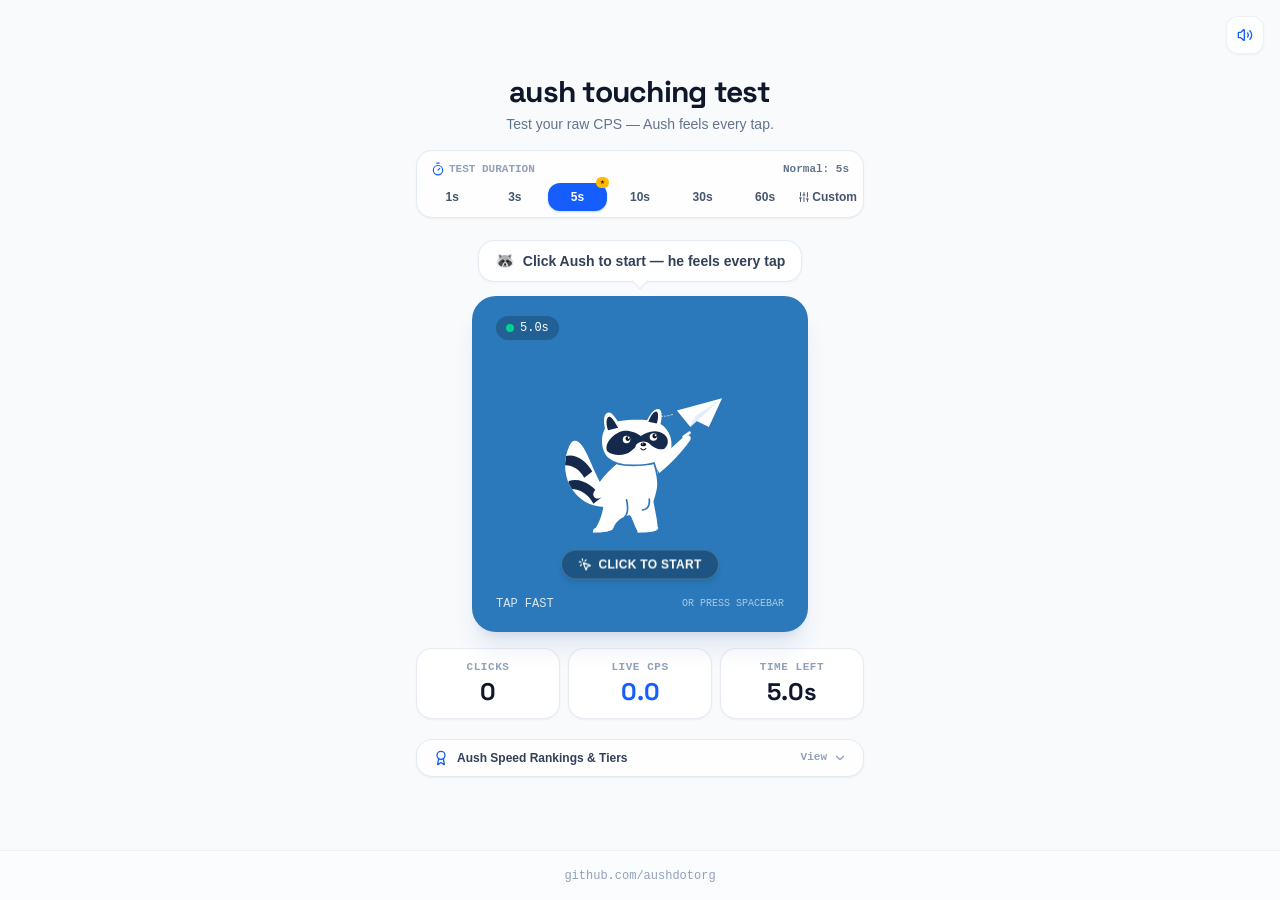
==== index.html @ 5d248fd7 "Add files via upload" ====
<!doctype html>
<html lang="en">
  <head>
    <meta charset="UTF-8" />
    <meta name="viewport" content="width=device-width, initial-scale=1.0" />
    <title>aush.org — aush touching test</title>
    <meta name="description" content="Test your raw clicks per second (CPS). Precision timing, live speed tiers, and deep tap telemetry." />
    <meta property="og:title" content="aush.org — aush touching test" />
    <meta property="og:description" content="Test your raw clicks per second (CPS). Precision timing, live speed tiers, and deep tap telemetry." />
    <meta property="og:type" content="website" />
    <meta name="twitter:card" content="summary_large_image" />
    <link rel="icon" type="image/svg+xml" href="/favicon.svg" />
    <link rel="preconnect" href="https://fonts.googleapis.com">
    <link rel="preconnect" href="https://fonts.gstatic.com" crossorigin>
    <link href="https://fonts.googleapis.com/css2?family=Plus+Jakarta+Sans:wght@400;500;600;700;800&family=Space+Grotesk:wght@500;700&display=swap" rel="stylesheet">
    <script type="module" crossorigin src="/assets/index-DlFuevty.js"></script>
    <link rel="stylesheet" crossorigin href="/assets/index-CNBS1ZCf.css">
  </head>
  <body>
    <div id="root"></div>
  </body>
</html>
---- assets/index-CNBS1ZCf.css ----
/*! tailwindcss v4.3.3 | MIT License | https://tailwindcss.com */
@layer properties{@supports (((-webkit-hyphens:none)) and (not (margin-trim:inline))) or ((-moz-orient:inline) and (not (color:rgb(from red r g b)))){*,:before,:after,::backdrop{--tw-translate-x:0;--tw-translate-y:0;--tw-translate-z:0;--tw-rotate-x:initial;--tw-rotate-y:initial;--tw-rotate-z:initial;--tw-skew-x:initial;--tw-skew-y:initial;--tw-space-y-reverse:0;--tw-border-style:solid;--tw-gradient-position:initial;--tw-gradient-from:#0000;--tw-gradient-via:#0000;--tw-gradient-to:#0000;--tw-gradient-stops:initial;--tw-gradient-via-stops:initial;--tw-gradient-from-position:0%;--tw-gradient-via-position:50%;--tw-gradient-to-position:100%;--tw-font-weight:initial;--tw-tracking:initial;--tw-shadow:0 0 #0000;--tw-shadow-color:initial;--tw-shadow-alpha:100%;--tw-inset-shadow:0 0 #0000;--tw-inset-shadow-color:initial;--tw-inset-shadow-alpha:100%;--tw-ring-color:initial;--tw-ring-shadow:0 0 #0000;--tw-inset-ring-color:initial;--tw-inset-ring-shadow:0 0 #0000;--tw-ring-inset:initial;--tw-ring-offset-width:0px;--tw-ring-offset-color:#fff;--tw-ring-offset-shadow:0 0 #0000;--tw-blur:initial;--tw-brightness:initial;--tw-contrast:initial;--tw-grayscale:initial;--tw-hue-rotate:initial;--tw-invert:initial;--tw-opacity:initial;--tw-saturate:initial;--tw-sepia:initial;--tw-drop-shadow:initial;--tw-drop-shadow-color:initial;--tw-drop-shadow-alpha:100%;--tw-drop-shadow-size:initial;--tw-backdrop-blur:initial;--tw-backdrop-brightness:initial;--tw-backdrop-contrast:initial;--tw-backdrop-grayscale:initial;--tw-backdrop-hue-rotate:initial;--tw-backdrop-invert:initial;--tw-backdrop-opacity:initial;--tw-backdrop-saturate:initial;--tw-backdrop-sepia:initial;--tw-duration:initial;--tw-ease:initial;--tw-scale-x:1;--tw-scale-y:1;--tw-scale-z:1}}}@layer theme{:root,:host{--font-sans:-apple-system, BlinkMacSystemFont, "Segoe UI", Roboto, "Helvetica Neue", "Noto Sans", Arial, sans-serif, "Apple Color Emoji", "Segoe UI Emoji", "Segoe UI Symbol", "Noto Color Emoji";--font-mono:ui-monospace, SFMono-Regular, Menlo, Monaco, Consolas, "Liberation Mono", "Courier New", monospace;--color-orange-400:oklch(75% .183 55.934);--color-orange-500:oklch(70.5% .213 47.604);--color-amber-50:oklch(98.7% .022 95.277);--color-amber-200:oklch(92.4% .12 95.746);--color-amber-300:oklch(87.9% .169 91.605);--color-amber-400:oklch(82.8% .189 84.429);--color-amber-500:oklch(76.9% .188 70.08);--color-amber-600:oklch(66.6% .179 58.318);--color-amber-700:oklch(55.5% .163 48.998);--color-amber-950:oklch(27.9% .077 45.635);--color-yellow-300:oklch(90.5% .182 98.111);--color-emerald-50:oklch(97.9% .021 166.113);--color-emerald-200:oklch(90.5% .093 164.15);--color-emerald-400:oklch(76.5% .177 163.223);--color-emerald-500:oklch(69.6% .17 162.48);--color-emerald-700:oklch(50.8% .118 165.612);--color-sky-200:oklch(90.1% .058 230.902);--color-sky-300:oklch(82.8% .111 230.318);--color-sky-400:oklch(74.6% .16 232.661);--color-blue-50:oklch(97% .014 254.604);--color-blue-100:oklch(93.2% .032 255.585);--color-blue-200:oklch(88.2% .059 254.128);--color-blue-400:oklch(70.7% .165 254.624);--color-blue-500:oklch(62.3% .214 259.815);--color-blue-600:oklch(54.6% .245 262.881);--color-blue-700:oklch(48.8% .243 264.376);--color-blue-900:oklch(37.9% .146 265.522);--color-indigo-50:oklch(96.2% .018 272.314);--color-indigo-200:oklch(87% .065 274.039);--color-indigo-700:oklch(45.7% .24 277.023);--color-purple-50:oklch(97.7% .014 308.299);--color-purple-200:oklch(90.2% .063 306.703);--color-purple-500:oklch(62.7% .265 303.9);--color-purple-700:oklch(49.6% .265 301.924);--color-rose-50:oklch(96.9% .015 12.422);--color-rose-200:oklch(89.2% .058 10.001);--color-rose-300:oklch(81% .117 11.638);--color-rose-400:oklch(71.2% .194 13.428);--color-rose-500:oklch(64.5% .246 16.439);--color-rose-600:oklch(58.6% .253 17.585);--color-rose-700:oklch(51.4% .222 16.935);--color-slate-50:oklch(98.4% .003 247.858);--color-slate-100:oklch(96.8% .007 247.896);--color-slate-200:oklch(92.9% .013 255.508);--color-slate-300:oklch(86.9% .022 252.894);--color-slate-400:oklch(70.4% .04 256.788);--color-slate-500:oklch(55.4% .046 257.417);--color-slate-600:oklch(44.6% .043 257.281);--color-slate-700:oklch(37.2% .044 257.287);--color-slate-800:oklch(27.9% .041 260.031);--color-slate-900:oklch(20.8% .042 265.755);--color-black:#000;--color-white:#fff;--spacing:.25rem;--container-xs:20rem;--container-sm:24rem;--container-md:28rem;--container-2xl:42rem;--text-xs:.75rem;--text-xs--line-height:calc(1 / .75);--text-sm:.875rem;--text-sm--line-height:calc(1.25 / .875);--text-base:1rem;--text-base--line-height:calc(1.5 / 1);--text-lg:1.125rem;--text-lg--line-height:calc(1.75 / 1.125);--text-xl:1.25rem;--text-xl--line-height:calc(1.75 / 1.25);--text-2xl:1.5rem;--text-2xl--line-height:calc(2 / 1.5);--text-3xl:1.875rem;--text-3xl--line-height:calc(2.25 / 1.875);--text-4xl:2.25rem;--text-4xl--line-height:calc(2.5 / 2.25);--text-5xl:3rem;--text-5xl--line-height:1;--font-weight-medium:500;--font-weight-semibold:600;--font-weight-bold:700;--font-weight-extrabold:800;--font-weight-black:900;--tracking-tight:-.025em;--tracking-wide:.025em;--tracking-wider:.05em;--radius-lg:.5rem;--radius-xl:.75rem;--radius-2xl:1rem;--radius-3xl:1.5rem;--drop-shadow-sm:0 1px 2px #00000026;--drop-shadow-md:0 3px 3px #0000001f;--ease-out:cubic-bezier(0, 0, .2, 1);--ease-in-out:cubic-bezier(.4, 0, .2, 1);--animate-pulse:pulse 2s cubic-bezier(.4, 0, .6, 1) infinite;--animate-bounce:bounce 1s infinite;--blur-xs:4px;--blur-sm:8px;--default-transition-duration:.15s;--default-transition-timing-function:cubic-bezier(.4, 0, .2, 1);--default-font-family:var(--font-sans);--default-mono-font-family:var(--font-mono)}}@layer base{*,:after,:before,::backdrop{box-sizing:border-box;border:0 solid;margin:0;padding:0}::file-selector-button{box-sizing:border-box;border:0 solid;margin:0;padding:0}html,:host{-webkit-text-size-adjust:100%;tab-size:4;line-height:1.5;font-family:var(--default-font-family,-apple-system, BlinkMacSystemFont, "Segoe UI", Roboto, "Helvetica Neue", "Noto Sans", Arial, sans-serif, "Apple Color Emoji", "Segoe UI Emoji", "Segoe UI Symbol", "Noto Color Emoji");font-feature-settings:var(--default-font-feature-settings,normal);font-variation-settings:var(--default-font-variation-settings,normal);-webkit-tap-highlight-color:transparent}hr{height:0;color:inherit;border-top-width:1px}abbr:where([title]){-webkit-text-decoration:underline dotted;text-decoration:underline dotted}h1,h2,h3,h4,h5,h6{font-size:inherit;font-weight:inherit}a{color:inherit;-webkit-text-decoration:inherit;-webkit-text-decoration:inherit;-webkit-text-decoration:inherit;-webkit-text-decoration:inherit;text-decoration:inherit}b,strong{font-weight:bolder}code,kbd,samp,pre{font-family:var(--default-mono-font-family,ui-monospace, SFMono-Regular, Menlo, Monaco, Consolas, "Liberation Mono", "Courier New", monospace);font-feature-settings:var(--default-mono-font-feature-settings,normal);font-variation-settings:var(--default-mono-font-variation-settings,normal);font-size:1em}small{font-size:80%}sub,sup{vertical-align:baseline;font-size:75%;line-height:0;position:relative}sub{bottom:-.25em}sup{top:-.5em}table{text-indent:0;border-color:inherit;border-collapse:collapse}:-moz-focusring:where(:not(iframe)){outline:auto}progress{vertical-align:baseline}summary{display:list-item}ol,ul,menu{list-style:none}img,svg,video,canvas,audio,iframe,embed,object{vertical-align:middle;display:block}img,video{max-width:100%;height:auto}button,input,select,optgroup,textarea{font:inherit;font-feature-settings:inherit;font-variation-settings:inherit;letter-spacing:inherit;color:inherit;opacity:1;background-color:#0000;border-radius:0}::file-selector-button{font:inherit;font-feature-settings:inherit;font-variation-settings:inherit;letter-spacing:inherit;color:inherit;opacity:1;background-color:#0000;border-radius:0}:where(select:is([multiple],[size])) optgroup{font-weight:bolder}:where(select:is([multiple],[size])) optgroup option{padding-inline-start:20px}::file-selector-button{margin-inline-end:4px}::placeholder{opacity:1}@supports (not ((-webkit-appearance:-apple-pay-button))) or (contain-intrinsic-size:1px){::placeholder{color:currentColor}@supports (color:color-mix(in lab, red, red)){::placeholder{color:color-mix(in oklab, currentcolor 50%, transparent)}}}textarea{resize:vertical}::-webkit-search-decoration{-webkit-appearance:none}::-webkit-date-and-time-value{min-height:1lh;text-align:inherit}::-webkit-datetime-edit{display:inline-flex}::-webkit-datetime-edit-fields-wrapper{padding:0}::-webkit-datetime-edit{padding-block:0}::-webkit-datetime-edit-year-field{padding-block:0}::-webkit-datetime-edit-month-field{padding-block:0}::-webkit-datetime-edit-day-field{padding-block:0}::-webkit-datetime-edit-hour-field{padding-block:0}::-webkit-datetime-edit-minute-field{padding-block:0}::-webkit-datetime-edit-second-field{padding-block:0}::-webkit-datetime-edit-millisecond-field{padding-block:0}::-webkit-datetime-edit-meridiem-field{padding-block:0}::-webkit-calendar-picker-indicator{line-height:1}:-moz-ui-invalid{box-shadow:none}button,input:where([type=button],[type=reset],[type=submit]){appearance:button}::file-selector-button{appearance:button}::-webkit-inner-spin-button{height:auto}::-webkit-outer-spin-button{height:auto}[hidden]:where(:not([hidden=until-found])){display:none!important}body{color:#0f172a;background-color:#f8fafc;font-family:Plus Jakarta Sans,system-ui,-apple-system,BlinkMacSystemFont,Segoe UI,Roboto,sans-serif;overflow-x:hidden}h1,h2,h3,.font-display{font-family:Space Grotesk,Plus Jakarta Sans,sans-serif}}@layer components;@layer utilities{.pointer-events-none{pointer-events:none}.absolute{position:absolute}.fixed{position:fixed}.relative{position:relative}.inset-0{inset:0}.-top-1\.5{top:calc(var(--spacing) * -1.5)}.-top-3{top:calc(var(--spacing) * -3)}.top-1\/2{top:50%}.top-4{top:calc(var(--spacing) * 4)}.-right-0\.5{right:calc(var(--spacing) * -.5)}.right-4{right:calc(var(--spacing) * 4)}.-bottom-1\.5{bottom:calc(var(--spacing) * -1.5)}.-left-12{left:calc(var(--spacing) * -12)}.left-1\/2{left:50%}.z-0{z-index:0}.z-10{z-index:10}.z-20{z-index:20}.z-30{z-index:30}.mx-auto{margin-inline:auto}.my-1{margin-block:var(--spacing)}.-mt-1{margin-top:calc(var(--spacing) * -1)}.mt-0\.5{margin-top:calc(var(--spacing) * .5)}.mt-1{margin-top:var(--spacing)}.mt-2{margin-top:calc(var(--spacing) * 2)}.mt-3{margin-top:calc(var(--spacing) * 3)}.mt-4{margin-top:calc(var(--spacing) * 4)}.mt-5{margin-top:calc(var(--spacing) * 5)}.mr-2{margin-right:calc(var(--spacing) * 2)}.mb-1{margin-bottom:var(--spacing)}.mb-1\.5{margin-bottom:calc(var(--spacing) * 1.5)}.mb-3{margin-bottom:calc(var(--spacing) * 3)}.mb-4{margin-bottom:calc(var(--spacing) * 4)}.mb-5{margin-bottom:calc(var(--spacing) * 5)}.flex{display:flex}.grid{display:grid}.hidden{display:none}.inline-flex{display:inline-flex}.h-1\.5{height:calc(var(--spacing) * 1.5)}.h-2{height:calc(var(--spacing) * 2)}.h-3{height:calc(var(--spacing) * 3)}.h-3\.5{height:calc(var(--spacing) * 3.5)}.h-4{height:calc(var(--spacing) * 4)}.h-9{height:calc(var(--spacing) * 9)}.h-12{height:calc(var(--spacing) * 12)}.h-28{height:calc(var(--spacing) * 28)}.h-72{height:calc(var(--spacing) * 72)}.h-full{height:100%}.min-h-\[46px\]{min-height:46px}.min-h-screen{min-height:100vh}.w-1\.5{width:calc(var(--spacing) * 1.5)}.w-2{width:calc(var(--spacing) * 2)}.w-3{width:calc(var(--spacing) * 3)}.w-3\.5{width:calc(var(--spacing) * 3.5)}.w-4{width:calc(var(--spacing) * 4)}.w-12{width:calc(var(--spacing) * 12)}.w-16{width:calc(var(--spacing) * 16)}.w-28{width:calc(var(--spacing) * 28)}.w-72{width:calc(var(--spacing) * 72)}.w-full{width:100%}.max-w-2xl{max-width:var(--container-2xl)}.max-w-md{max-width:var(--container-md)}.max-w-sm{max-width:var(--container-sm)}.max-w-xs{max-width:var(--container-xs)}.min-w-0{min-width:0}.flex-1{flex:1}.shrink-0{flex-shrink:0}.-translate-x-1\/2{--tw-translate-x:calc(calc(1 / 2 * 100%) * -1);translate:var(--tw-translate-x) var(--tw-translate-y)}.-translate-y-1\/2{--tw-translate-y:calc(calc(1 / 2 * 100%) * -1);translate:var(--tw-translate-x) var(--tw-translate-y)}.translate-y-0\.5{--tw-translate-y:calc(var(--spacing) * .5);translate:var(--tw-translate-x) var(--tw-translate-y)}.scale-\[0\.95\]{scale:.95}.scale-\[0\.96\]{scale:.96}.rotate-45{rotate:45deg}.transform{transform:var(--tw-rotate-x,) var(--tw-rotate-y,) var(--tw-rotate-z,) var(--tw-skew-x,) var(--tw-skew-y,)}.animate-bounce{animation:var(--animate-bounce)}.animate-pulse{animation:var(--animate-pulse)}.cursor-pointer{cursor:pointer}.touch-manipulation{touch-action:manipulation}.grid-cols-1{grid-template-columns:repeat(1,minmax(0,1fr))}.grid-cols-2{grid-template-columns:repeat(2,minmax(0,1fr))}.grid-cols-3{grid-template-columns:repeat(3,minmax(0,1fr))}.grid-cols-4{grid-template-columns:repeat(4,minmax(0,1fr))}.grid-cols-7{grid-template-columns:repeat(7,minmax(0,1fr))}.flex-col{flex-direction:column}.items-baseline{align-items:baseline}.items-center{align-items:center}.justify-between{justify-content:space-between}.justify-center{justify-content:center}.justify-end{justify-content:flex-end}.gap-0\.5{gap:calc(var(--spacing) * .5)}.gap-1{gap:var(--spacing)}.gap-1\.5{gap:calc(var(--spacing) * 1.5)}.gap-2{gap:calc(var(--spacing) * 2)}.gap-2\.5{gap:calc(var(--spacing) * 2.5)}:where(.space-y-2>:not(:last-child)){--tw-space-y-reverse:0;margin-block-start:calc(calc(var(--spacing) * 2) * var(--tw-space-y-reverse));margin-block-end:calc(calc(var(--spacing) * 2) * calc(1 - var(--tw-space-y-reverse)))}:where(.space-y-3>:not(:last-child)){--tw-space-y-reverse:0;margin-block-start:calc(calc(var(--spacing) * 3) * var(--tw-space-y-reverse));margin-block-end:calc(calc(var(--spacing) * 3) * calc(1 - var(--tw-space-y-reverse)))}.truncate{text-overflow:ellipsis;white-space:nowrap;overflow:hidden}.overflow-hidden{overflow:hidden}.overflow-visible{overflow:visible}.overflow-x-hidden{overflow-x:hidden}.rounded{border-radius:.25rem}.rounded-2xl{border-radius:var(--radius-2xl)}.rounded-3xl{border-radius:var(--radius-3xl)}.rounded-full{border-radius:2147483647px}.rounded-lg{border-radius:var(--radius-lg)}.rounded-xl{border-radius:var(--radius-xl)}.border{border-style:var(--tw-border-style);border-width:1px}.border-2{border-style:var(--tw-border-style);border-width:2px}.border-t{border-top-style:var(--tw-border-style);border-top-width:1px}.border-r{border-right-style:var(--tw-border-style);border-right-width:1px}.border-b{border-bottom-style:var(--tw-border-style);border-bottom-width:1px}.border-amber-200{border-color:var(--color-amber-200)}.border-blue-200{border-color:var(--color-blue-200)}.border-emerald-200{border-color:var(--color-emerald-200)}.border-indigo-200{border-color:var(--color-indigo-200)}.border-purple-200{border-color:var(--color-purple-200)}.border-rose-200{border-color:var(--color-rose-200)}.border-slate-100{border-color:var(--color-slate-100)}.border-slate-200{border-color:var(--color-slate-200)}.border-slate-200\/60{border-color:#e2e8f099}@supports (color:color-mix(in lab, red, red)){.border-slate-200\/60{border-color:color-mix(in oklab, var(--color-slate-200) 60%, transparent)}}.border-slate-200\/80{border-color:#e2e8f0cc}@supports (color:color-mix(in lab, red, red)){.border-slate-200\/80{border-color:color-mix(in oklab, var(--color-slate-200) 80%, transparent)}}.border-slate-200\/90{border-color:#e2e8f0e6}@supports (color:color-mix(in lab, red, red)){.border-slate-200\/90{border-color:color-mix(in oklab, var(--color-slate-200) 90%, transparent)}}.border-slate-300{border-color:var(--color-slate-300)}.border-slate-900{border-color:var(--color-slate-900)}.border-white\/20{border-color:#fff3}@supports (color:color-mix(in lab, red, red)){.border-white\/20{border-color:color-mix(in oklab, var(--color-white) 20%, transparent)}}.bg-\[\#2B79BA\]{background-color:#2b79ba}.bg-\[\#F8FAFC\]{background-color:#f8fafc}.bg-amber-50{background-color:var(--color-amber-50)}.bg-amber-400{background-color:var(--color-amber-400)}.bg-amber-500{background-color:var(--color-amber-500)}.bg-black\/20{background-color:#0003}@supports (color:color-mix(in lab, red, red)){.bg-black\/20{background-color:color-mix(in oklab, var(--color-black) 20%, transparent)}}.bg-black\/25{background-color:#00000040}@supports (color:color-mix(in lab, red, red)){.bg-black\/25{background-color:color-mix(in oklab, var(--color-black) 25%, transparent)}}.bg-black\/30{background-color:#0000004d}@supports (color:color-mix(in lab, red, red)){.bg-black\/30{background-color:color-mix(in oklab, var(--color-black) 30%, transparent)}}.bg-blue-50{background-color:var(--color-blue-50)}.bg-blue-500{background-color:var(--color-blue-500)}.bg-blue-600{background-color:var(--color-blue-600)}.bg-emerald-50{background-color:var(--color-emerald-50)}.bg-emerald-400{background-color:var(--color-emerald-400)}.bg-emerald-500{background-color:var(--color-emerald-500)}.bg-indigo-50{background-color:var(--color-indigo-50)}.bg-purple-50{background-color:var(--color-purple-50)}.bg-rose-50{background-color:var(--color-rose-50)}.bg-rose-400{background-color:var(--color-rose-400)}.bg-rose-500{background-color:var(--color-rose-500)}.bg-slate-50{background-color:var(--color-slate-50)}.bg-slate-100{background-color:var(--color-slate-100)}.bg-slate-200{background-color:var(--color-slate-200)}.bg-slate-400{background-color:var(--color-slate-400)}.bg-slate-800{background-color:var(--color-slate-800)}.bg-slate-900{background-color:var(--color-slate-900)}.bg-white{background-color:var(--color-white)}.bg-white\/40{background-color:#fff6}@supports (color:color-mix(in lab, red, red)){.bg-white\/40{background-color:color-mix(in oklab, var(--color-white) 40%, transparent)}}.bg-white\/70{background-color:#ffffffb3}@supports (color:color-mix(in lab, red, red)){.bg-white\/70{background-color:color-mix(in oklab, var(--color-white) 70%, transparent)}}.bg-white\/80{background-color:#fffc}@supports (color:color-mix(in lab, red, red)){.bg-white\/80{background-color:color-mix(in oklab, var(--color-white) 80%, transparent)}}.bg-gradient-to-r{--tw-gradient-position:to right in oklab;background-image:linear-gradient(var(--tw-gradient-stops))}.bg-gradient-to-tr{--tw-gradient-position:to top right in oklab;background-image:linear-gradient(var(--tw-gradient-stops))}.bg-radial{--tw-gradient-position:in oklab;background-image:radial-gradient(var(--tw-gradient-stops))}.from-amber-500{--tw-gradient-from:var(--color-amber-500);--tw-gradient-stops:var(--tw-gradient-via-stops,var(--tw-gradient-position), var(--tw-gradient-from) var(--tw-gradient-from-position), var(--tw-gradient-to) var(--tw-gradient-to-position))}.from-amber-500\/20{--tw-gradient-from:#f99c0033}@supports (color:color-mix(in lab, red, red)){.from-amber-500\/20{--tw-gradient-from:color-mix(in oklab, var(--color-amber-500) 20%, transparent)}}.from-amber-500\/20{--tw-gradient-stops:var(--tw-gradient-via-stops,var(--tw-gradient-position), var(--tw-gradient-from) var(--tw-gradient-from-position), var(--tw-gradient-to) var(--tw-gradient-to-position))}.from-rose-500\/25{--tw-gradient-from:#ff235740}@supports (color:color-mix(in lab, red, red)){.from-rose-500\/25{--tw-gradient-from:color-mix(in oklab, var(--color-rose-500) 25%, transparent)}}.from-rose-500\/25{--tw-gradient-stops:var(--tw-gradient-via-stops,var(--tw-gradient-position), var(--tw-gradient-from) var(--tw-gradient-from-position), var(--tw-gradient-to) var(--tw-gradient-to-position))}.from-white\/10{--tw-gradient-from:#ffffff1a}@supports (color:color-mix(in lab, red, red)){.from-white\/10{--tw-gradient-from:color-mix(in oklab, var(--color-white) 10%, transparent)}}.from-white\/10{--tw-gradient-stops:var(--tw-gradient-via-stops,var(--tw-gradient-position), var(--tw-gradient-from) var(--tw-gradient-from-position), var(--tw-gradient-to) var(--tw-gradient-to-position))}.via-orange-400\/10{--tw-gradient-via:#ff8b1a1a}@supports (color:color-mix(in lab, red, red)){.via-orange-400\/10{--tw-gradient-via:color-mix(in oklab, var(--color-orange-400) 10%, transparent)}}.via-orange-400\/10{--tw-gradient-via-stops:var(--tw-gradient-position), var(--tw-gradient-from) var(--tw-gradient-from-position), var(--tw-gradient-via) var(--tw-gradient-via-position), var(--tw-gradient-to) var(--tw-gradient-to-position);--tw-gradient-stops:var(--tw-gradient-via-stops)}.via-purple-500\/15{--tw-gradient-via:#ac4bff26}@supports (color:color-mix(in lab, red, red)){.via-purple-500\/15{--tw-gradient-via:color-mix(in oklab, var(--color-purple-500) 15%, transparent)}}.via-purple-500\/15{--tw-gradient-via-stops:var(--tw-gradient-position), var(--tw-gradient-from) var(--tw-gradient-from-position), var(--tw-gradient-via) var(--tw-gradient-via-position), var(--tw-gradient-to) var(--tw-gradient-to-position);--tw-gradient-stops:var(--tw-gradient-via-stops)}.to-orange-500{--tw-gradient-to:var(--color-orange-500);--tw-gradient-stops:var(--tw-gradient-via-stops,var(--tw-gradient-position), var(--tw-gradient-from) var(--tw-gradient-from-position), var(--tw-gradient-to) var(--tw-gradient-to-position))}.to-transparent{--tw-gradient-to:transparent;--tw-gradient-stops:var(--tw-gradient-via-stops,var(--tw-gradient-position), var(--tw-gradient-from) var(--tw-gradient-from-position), var(--tw-gradient-to) var(--tw-gradient-to-position))}.p-1\.5{padding:calc(var(--spacing) * 1.5)}.p-2{padding:calc(var(--spacing) * 2)}.p-2\.5{padding:calc(var(--spacing) * 2.5)}.p-3{padding:calc(var(--spacing) * 3)}.p-3\.5{padding:calc(var(--spacing) * 3.5)}.p-4{padding:calc(var(--spacing) * 4)}.p-5{padding:calc(var(--spacing) * 5)}.px-1{padding-inline:var(--spacing)}.px-1\.5{padding-inline:calc(var(--spacing) * 1.5)}.px-2{padding-inline:calc(var(--spacing) * 2)}.px-2\.5{padding-inline:calc(var(--spacing) * 2.5)}.px-3{padding-inline:calc(var(--spacing) * 3)}.px-3\.5{padding-inline:calc(var(--spacing) * 3.5)}.px-4{padding-inline:calc(var(--spacing) * 4)}.py-0\.5{padding-block:calc(var(--spacing) * .5)}.py-1{padding-block:var(--spacing)}.py-1\.5{padding-block:calc(var(--spacing) * 1.5)}.py-2{padding-block:calc(var(--spacing) * 2)}.py-2\.5{padding-block:calc(var(--spacing) * 2.5)}.py-3{padding-block:calc(var(--spacing) * 3)}.py-4{padding-block:calc(var(--spacing) * 4)}.pt-1{padding-top:var(--spacing)}.pt-2{padding-top:calc(var(--spacing) * 2)}.pt-3{padding-top:calc(var(--spacing) * 3)}.pb-1{padding-bottom:var(--spacing)}.pb-1\.5{padding-bottom:calc(var(--spacing) * 1.5)}.pb-2{padding-bottom:calc(var(--spacing) * 2)}.pb-3{padding-bottom:calc(var(--spacing) * 3)}.text-center{text-align:center}.text-left{text-align:left}.text-right{text-align:right}.font-mono{font-family:var(--font-mono)}.font-sans{font-family:var(--font-sans)}.text-2xl{font-size:var(--text-2xl);line-height:var(--tw-leading,var(--text-2xl--line-height))}.text-4xl{font-size:var(--text-4xl);line-height:var(--tw-leading,var(--text-4xl--line-height))}.text-base{font-size:var(--text-base);line-height:var(--tw-leading,var(--text-base--line-height))}.text-lg{font-size:var(--text-lg);line-height:var(--tw-leading,var(--text-lg--line-height))}.text-sm{font-size:var(--text-sm);line-height:var(--tw-leading,var(--text-sm--line-height))}.text-xl{font-size:var(--text-xl);line-height:var(--tw-leading,var(--text-xl--line-height))}.text-xs{font-size:var(--text-xs);line-height:var(--tw-leading,var(--text-xs--line-height))}.text-\[8px\]{font-size:8px}.text-\[9px\]{font-size:9px}.text-\[10px\]{font-size:10px}.text-\[11px\]{font-size:11px}.font-black{--tw-font-weight:var(--font-weight-black);font-weight:var(--font-weight-black)}.font-bold{--tw-font-weight:var(--font-weight-bold);font-weight:var(--font-weight-bold)}.font-extrabold{--tw-font-weight:var(--font-weight-extrabold);font-weight:var(--font-weight-extrabold)}.font-medium{--tw-font-weight:var(--font-weight-medium);font-weight:var(--font-weight-medium)}.font-semibold{--tw-font-weight:var(--font-weight-semibold);font-weight:var(--font-weight-semibold)}.tracking-tight{--tw-tracking:var(--tracking-tight);letter-spacing:var(--tracking-tight)}.tracking-wide{--tw-tracking:var(--tracking-wide);letter-spacing:var(--tracking-wide)}.tracking-wider{--tw-tracking:var(--tracking-wider);letter-spacing:var(--tracking-wider)}.text-amber-300{color:var(--color-amber-300)}.text-amber-500{color:var(--color-amber-500)}.text-amber-600{color:var(--color-amber-600)}.text-amber-700{color:var(--color-amber-700)}.text-amber-950{color:var(--color-amber-950)}.text-blue-500{color:var(--color-blue-500)}.text-blue-600{color:var(--color-blue-600)}.text-blue-700{color:var(--color-blue-700)}.text-emerald-700{color:var(--color-emerald-700)}.text-indigo-700{color:var(--color-indigo-700)}.text-purple-500{color:var(--color-purple-500)}.text-purple-700{color:var(--color-purple-700)}.text-rose-300{color:var(--color-rose-300)}.text-rose-500{color:var(--color-rose-500)}.text-rose-600{color:var(--color-rose-600)}.text-rose-700{color:var(--color-rose-700)}.text-sky-200{color:var(--color-sky-200)}.text-sky-400{color:var(--color-sky-400)}.text-slate-400{color:var(--color-slate-400)}.text-slate-500{color:var(--color-slate-500)}.text-slate-600{color:var(--color-slate-600)}.text-slate-700{color:var(--color-slate-700)}.text-slate-800{color:var(--color-slate-800)}.text-slate-900{color:var(--color-slate-900)}.text-white{color:var(--color-white)}.text-white\/60{color:#fff9}@supports (color:color-mix(in lab, red, red)){.text-white\/60{color:color-mix(in oklab, var(--color-white) 60%, transparent)}}.text-white\/80{color:#fffc}@supports (color:color-mix(in lab, red, red)){.text-white\/80{color:color-mix(in oklab, var(--color-white) 80%, transparent)}}.text-yellow-300{color:var(--color-yellow-300)}.lowercase{text-transform:lowercase}.uppercase{text-transform:uppercase}.italic{font-style:italic}.shadow-2xl{--tw-shadow:0 25px 50px -12px var(--tw-shadow-color,#00000040);box-shadow:var(--tw-inset-shadow), var(--tw-inset-ring-shadow), var(--tw-ring-offset-shadow), var(--tw-ring-shadow), var(--tw-shadow)}.shadow-lg{--tw-shadow:0 10px 15px -3px var(--tw-shadow-color,#0000001a), 0 4px 6px -4px var(--tw-shadow-color,#0000001a);box-shadow:var(--tw-inset-shadow), var(--tw-inset-ring-shadow), var(--tw-ring-offset-shadow), var(--tw-ring-shadow), var(--tw-shadow)}.shadow-md{--tw-shadow:0 4px 6px -1px var(--tw-shadow-color,#0000001a), 0 2px 4px -2px var(--tw-shadow-color,#0000001a);box-shadow:var(--tw-inset-shadow), var(--tw-inset-ring-shadow), var(--tw-ring-offset-shadow), var(--tw-ring-shadow), var(--tw-shadow)}.shadow-sm{--tw-shadow:0 1px 3px 0 var(--tw-shadow-color,#0000001a), 0 1px 2px -1px var(--tw-shadow-color,#0000001a);box-shadow:var(--tw-inset-shadow), var(--tw-inset-ring-shadow), var(--tw-ring-offset-shadow), var(--tw-ring-shadow), var(--tw-shadow)}.shadow-xl{--tw-shadow:0 20px 25px -5px var(--tw-shadow-color,#0000001a), 0 8px 10px -6px var(--tw-shadow-color,#0000001a);box-shadow:var(--tw-inset-shadow), var(--tw-inset-ring-shadow), var(--tw-ring-offset-shadow), var(--tw-ring-shadow), var(--tw-shadow)}.shadow-xs{--tw-shadow:0 1px 2px 0 var(--tw-shadow-color,#0000000d);box-shadow:var(--tw-inset-shadow), var(--tw-inset-ring-shadow), var(--tw-ring-offset-shadow), var(--tw-ring-shadow), var(--tw-shadow)}.ring{--tw-ring-shadow:var(--tw-ring-inset,) 0 0 0 calc(1px + var(--tw-ring-offset-width)) var(--tw-ring-color,currentcolor);box-shadow:var(--tw-inset-shadow), var(--tw-inset-ring-shadow), var(--tw-ring-offset-shadow), var(--tw-ring-shadow), var(--tw-shadow)}.ring-2{--tw-ring-shadow:var(--tw-ring-inset,) 0 0 0 calc(2px + var(--tw-ring-offset-width)) var(--tw-ring-color,currentcolor);box-shadow:var(--tw-inset-shadow), var(--tw-inset-ring-shadow), var(--tw-ring-offset-shadow), var(--tw-ring-shadow), var(--tw-shadow)}.ring-4{--tw-ring-shadow:var(--tw-ring-inset,) 0 0 0 calc(4px + var(--tw-ring-offset-width)) var(--tw-ring-color,currentcolor);box-shadow:var(--tw-inset-shadow), var(--tw-inset-ring-shadow), var(--tw-ring-offset-shadow), var(--tw-ring-shadow), var(--tw-shadow)}.shadow-amber-500\/40{--tw-shadow-color:#f99c0066}@supports (color:color-mix(in lab, red, red)){.shadow-amber-500\/40{--tw-shadow-color:color-mix(in oklab, color-mix(in oklab, var(--color-amber-500) 40%, transparent) var(--tw-shadow-alpha), transparent)}}.shadow-blue-500\/25{--tw-shadow-color:#3080ff40}@supports (color:color-mix(in lab, red, red)){.shadow-blue-500\/25{--tw-shadow-color:color-mix(in oklab, color-mix(in oklab, var(--color-blue-500) 25%, transparent) var(--tw-shadow-alpha), transparent)}}.shadow-blue-500\/30{--tw-shadow-color:#3080ff4d}@supports (color:color-mix(in lab, red, red)){.shadow-blue-500\/30{--tw-shadow-color:color-mix(in oklab, color-mix(in oklab, var(--color-blue-500) 30%, transparent) var(--tw-shadow-alpha), transparent)}}.shadow-blue-900\/10{--tw-shadow-color:#1c398e1a}@supports (color:color-mix(in lab, red, red)){.shadow-blue-900\/10{--tw-shadow-color:color-mix(in oklab, color-mix(in oklab, var(--color-blue-900) 10%, transparent) var(--tw-shadow-alpha), transparent)}}.shadow-blue-900\/15{--tw-shadow-color:#1c398e26}@supports (color:color-mix(in lab, red, red)){.shadow-blue-900\/15{--tw-shadow-color:color-mix(in oklab, color-mix(in oklab, var(--color-blue-900) 15%, transparent) var(--tw-shadow-alpha), transparent)}}.shadow-blue-900\/20{--tw-shadow-color:#1c398e33}@supports (color:color-mix(in lab, red, red)){.shadow-blue-900\/20{--tw-shadow-color:color-mix(in oklab, color-mix(in oklab, var(--color-blue-900) 20%, transparent) var(--tw-shadow-alpha), transparent)}}.shadow-rose-500\/50{--tw-shadow-color:#ff235780}@supports (color:color-mix(in lab, red, red)){.shadow-rose-500\/50{--tw-shadow-color:color-mix(in oklab, color-mix(in oklab, var(--color-rose-500) 50%, transparent) var(--tw-shadow-alpha), transparent)}}.shadow-sky-400\/35{--tw-shadow-color:#00bcfe59}@supports (color:color-mix(in lab, red, red)){.shadow-sky-400\/35{--tw-shadow-color:color-mix(in oklab, color-mix(in oklab, var(--color-sky-400) 35%, transparent) var(--tw-shadow-alpha), transparent)}}.shadow-slate-100{--tw-shadow-color:oklch(96.8% .007 247.896)}@supports (color:color-mix(in lab, red, red)){.shadow-slate-100{--tw-shadow-color:color-mix(in oklab, var(--color-slate-100) var(--tw-shadow-alpha), transparent)}}.shadow-slate-200\/50{--tw-shadow-color:#e2e8f080}@supports (color:color-mix(in lab, red, red)){.shadow-slate-200\/50{--tw-shadow-color:color-mix(in oklab, color-mix(in oklab, var(--color-slate-200) 50%, transparent) var(--tw-shadow-alpha), transparent)}}.ring-amber-400{--tw-ring-color:var(--color-amber-400)}.ring-blue-400\/40{--tw-ring-color:#54a2ff66}@supports (color:color-mix(in lab, red, red)){.ring-blue-400\/40{--tw-ring-color:color-mix(in oklab, var(--color-blue-400) 40%, transparent)}}.ring-rose-400{--tw-ring-color:var(--color-rose-400)}.ring-sky-300{--tw-ring-color:var(--color-sky-300)}.drop-shadow-md{--tw-drop-shadow-size:drop-shadow(0 3px 3px var(--tw-drop-shadow-color,#0000001f));--tw-drop-shadow:drop-shadow(var(--drop-shadow-md));filter:var(--tw-blur,) var(--tw-brightness,) var(--tw-contrast,) var(--tw-grayscale,) var(--tw-hue-rotate,) var(--tw-invert,) var(--tw-saturate,) var(--tw-sepia,) var(--tw-drop-shadow,)}.drop-shadow-sm{--tw-drop-shadow-size:drop-shadow(0 1px 2px var(--tw-drop-shadow-color,#00000026));--tw-drop-shadow:drop-shadow(var(--drop-shadow-sm));filter:var(--tw-blur,) var(--tw-brightness,) var(--tw-contrast,) var(--tw-grayscale,) var(--tw-hue-rotate,) var(--tw-invert,) var(--tw-saturate,) var(--tw-sepia,) var(--tw-drop-shadow,)}.filter{filter:var(--tw-blur,) var(--tw-brightness,) var(--tw-contrast,) var(--tw-grayscale,) var(--tw-hue-rotate,) var(--tw-invert,) var(--tw-saturate,) var(--tw-sepia,) var(--tw-drop-shadow,)}.backdrop-blur-sm{--tw-backdrop-blur:blur(var(--blur-sm));-webkit-backdrop-filter:var(--tw-backdrop-blur,) var(--tw-backdrop-brightness,) var(--tw-backdrop-contrast,) var(--tw-backdrop-grayscale,) var(--tw-backdrop-hue-rotate,) var(--tw-backdrop-invert,) var(--tw-backdrop-opacity,) var(--tw-backdrop-saturate,) var(--tw-backdrop-sepia,);backdrop-filter:var(--tw-backdrop-blur,) var(--tw-backdrop-brightness,) var(--tw-backdrop-contrast,) var(--tw-backdrop-grayscale,) var(--tw-backdrop-hue-rotate,) var(--tw-backdrop-invert,) var(--tw-backdrop-opacity,) var(--tw-backdrop-saturate,) var(--tw-backdrop-sepia,)}.backdrop-blur-xs{--tw-backdrop-blur:blur(var(--blur-xs));-webkit-backdrop-filter:var(--tw-backdrop-blur,) var(--tw-backdrop-brightness,) var(--tw-backdrop-contrast,) var(--tw-backdrop-grayscale,) var(--tw-backdrop-hue-rotate,) var(--tw-backdrop-invert,) var(--tw-backdrop-opacity,) var(--tw-backdrop-saturate,) var(--tw-backdrop-sepia,);backdrop-filter:var(--tw-backdrop-blur,) var(--tw-backdrop-brightness,) var(--tw-backdrop-contrast,) var(--tw-backdrop-grayscale,) var(--tw-backdrop-hue-rotate,) var(--tw-backdrop-invert,) var(--tw-backdrop-opacity,) var(--tw-backdrop-saturate,) var(--tw-backdrop-sepia,)}.transition{transition-property:color,background-color,border-color,outline-color,text-decoration-color,fill,stroke,--tw-gradient-from,--tw-gradient-via,--tw-gradient-to,opacity,box-shadow,transform,translate,scale,rotate,filter,-webkit-backdrop-filter,backdrop-filter,display,content-visibility,overlay,pointer-events;transition-timing-function:var(--tw-ease,var(--default-transition-timing-function));transition-duration:var(--tw-duration,var(--default-transition-duration))}.transition-all{transition-property:all;transition-timing-function:var(--tw-ease,var(--default-transition-timing-function));transition-duration:var(--tw-duration,var(--default-transition-duration))}.transition-colors{transition-property:color,background-color,border-color,outline-color,text-decoration-color,fill,stroke,--tw-gradient-from,--tw-gradient-via,--tw-gradient-to;transition-timing-function:var(--tw-ease,var(--default-transition-timing-function));transition-duration:var(--tw-duration,var(--default-transition-duration))}.transition-opacity{transition-property:opacity;transition-timing-function:var(--tw-ease,var(--default-transition-timing-function));transition-duration:var(--tw-duration,var(--default-transition-duration))}.transition-transform{transition-property:transform,translate,scale,rotate;transition-timing-function:var(--tw-ease,var(--default-transition-timing-function));transition-duration:var(--tw-duration,var(--default-transition-duration))}.duration-75{--tw-duration:75ms;transition-duration:75ms}.duration-100{--tw-duration:.1s;transition-duration:.1s}.duration-150{--tw-duration:.15s;transition-duration:.15s}.duration-200{--tw-duration:.2s;transition-duration:.2s}.duration-300{--tw-duration:.3s;transition-duration:.3s}.ease-in-out{--tw-ease:var(--ease-in-out);transition-timing-function:var(--ease-in-out)}.ease-out{--tw-ease:var(--ease-out);transition-timing-function:var(--ease-out)}.outline-none{--tw-outline-style:none;outline-style:none}.select-none{-webkit-user-select:none;user-select:none}.selection\:bg-blue-100 ::selection{background-color:var(--color-blue-100)}.selection\:bg-blue-100::selection{background-color:var(--color-blue-100)}.selection\:text-blue-900 ::selection{color:var(--color-blue-900)}.selection\:text-blue-900::selection{color:var(--color-blue-900)}@media (hover:hover){.hover\:scale-105:hover{--tw-scale-x:105%;--tw-scale-y:105%;--tw-scale-z:105%;scale:var(--tw-scale-x) var(--tw-scale-y)}.hover\:scale-\[1\.01\]:hover{scale:1.01}.hover\:bg-blue-700:hover{background-color:var(--color-blue-700)}.hover\:bg-slate-100:hover{background-color:var(--color-slate-100)}.hover\:bg-slate-100\/80:hover{background-color:#f1f5f9cc}@supports (color:color-mix(in lab, red, red)){.hover\:bg-slate-100\/80:hover{background-color:color-mix(in oklab, var(--color-slate-100) 80%, transparent)}}.hover\:bg-slate-900:hover{background-color:var(--color-slate-900)}.hover\:bg-white:hover{background-color:var(--color-white)}.hover\:text-slate-700:hover{color:var(--color-slate-700)}.hover\:text-slate-800:hover{color:var(--color-slate-800)}.hover\:text-slate-900:hover{color:var(--color-slate-900)}}.focus\:outline-blue-500:focus{outline-color:var(--color-blue-500)}.active\:scale-95:active{--tw-scale-x:95%;--tw-scale-y:95%;--tw-scale-z:95%;scale:var(--tw-scale-x) var(--tw-scale-y)}.active\:scale-\[0\.98\]:active{scale:.98}.disabled\:cursor-not-allowed:disabled{cursor:not-allowed}.disabled\:opacity-50:disabled{opacity:.5}@media (width>=40rem){.sm\:inline{display:inline}.sm\:h-32{height:calc(var(--spacing) * 32)}.sm\:h-84{height:calc(var(--spacing) * 84)}.sm\:w-32{width:calc(var(--spacing) * 32)}.sm\:w-84{width:calc(var(--spacing) * 84)}.sm\:p-6{padding:calc(var(--spacing) * 6)}.sm\:py-6{padding-block:calc(var(--spacing) * 6)}.sm\:text-2xl{font-size:var(--text-2xl);line-height:var(--tw-leading,var(--text-2xl--line-height))}.sm\:text-3xl{font-size:var(--text-3xl);line-height:var(--tw-leading,var(--text-3xl--line-height))}.sm\:text-5xl{font-size:var(--text-5xl);line-height:var(--tw-leading,var(--text-5xl--line-height))}.sm\:text-base{font-size:var(--text-base);line-height:var(--tw-leading,var(--text-base--line-height))}.sm\:text-lg{font-size:var(--text-lg);line-height:var(--tw-leading,var(--text-lg--line-height))}.sm\:text-sm{font-size:var(--text-sm);line-height:var(--tw-leading,var(--text-sm--line-height))}.sm\:text-xl{font-size:var(--text-xl);line-height:var(--tw-leading,var(--text-xl--line-height))}}}@keyframes planeFloat{0%,to{transform:translateY(0)rotate(0)}50%{transform:translateY(-8px)rotate(4deg)}}@keyframes tailWag{0%,to{transform:rotate(0)}50%{transform:rotate(18deg)}}@keyframes earTwitch{0%,90%,to{transform:rotate(0)}95%{transform:rotate(-10deg)}}@keyframes gentleBounce{0%,to{transform:translateY(0)}50%{transform:translateY(-5px)}}.animate-plane-float{animation:3s ease-in-out infinite planeFloat}.animate-tail-wag{transform-origin:0 100%;animation:1.8s ease-in-out infinite tailWag}.animate-gentle-bounce{animation:2s ease-in-out infinite gentleBounce}@property --tw-translate-x{syntax:"*";inherits:false;initial-value:0}@property --tw-translate-y{syntax:"*";inherits:false;initial-value:0}@property --tw-translate-z{syntax:"*";inherits:false;initial-value:0}@property --tw-rotate-x{syntax:"*";inherits:false}@property --tw-rotate-y{syntax:"*";inherits:false}@property --tw-rotate-z{syntax:"*";inherits:false}@property --tw-skew-x{syntax:"*";inherits:false}@property --tw-skew-y{syntax:"*";inherits:false}@property --tw-space-y-reverse{syntax:"*";inherits:false;initial-value:0}@property --tw-border-style{syntax:"*";inherits:false;initial-value:solid}@property --tw-gradient-position{syntax:"*";inherits:false}@property --tw-gradient-from{syntax:"<color>";inherits:false;initial-value:#0000}@property --tw-gradient-via{syntax:"<color>";inherits:false;initial-value:#0000}@property --tw-gradient-to{syntax:"<color>";inherits:false;initial-value:#0000}@property --tw-gradient-stops{syntax:"*";inherits:false}@property --tw-gradient-via-stops{syntax:"*";inherits:false}@property --tw-gradient-from-position{syntax:"<length-percentage>";inherits:false;initial-value:0%}@property --tw-gradient-via-position{syntax:"<length-percentage>";inherits:false;initial-value:50%}@property --tw-gradient-to-position{syntax:"<length-percentage>";inherits:false;initial-value:100%}@property --tw-font-weight{syntax:"*";inherits:false}@property --tw-tracking{syntax:"*";inherits:false}@property --tw-shadow{syntax:"*";inherits:false;initial-value:0 0 #0000}@property --tw-shadow-color{syntax:"*";inherits:false}@property --tw-shadow-alpha{syntax:"<percentage>";inherits:false;initial-value:100%}@property --tw-inset-shadow{syntax:"*";inherits:false;initial-value:0 0 #0000}@property --tw-inset-shadow-color{syntax:"*";inherits:false}@property --tw-inset-shadow-alpha{syntax:"<percentage>";inherits:false;initial-value:100%}@property --tw-ring-color{syntax:"*";inherits:false}@property --tw-ring-shadow{syntax:"*";inherits:false;initial-value:0 0 #0000}@property --tw-inset-ring-color{syntax:"*";inherits:false}@property --tw-inset-ring-shadow{syntax:"*";inherits:false;initial-value:0 0 #0000}@property --tw-ring-inset{syntax:"*";inherits:false}@property --tw-ring-offset-width{syntax:"<length>";inherits:false;initial-value:0}@property --tw-ring-offset-color{syntax:"*";inherits:false;initial-value:#fff}@property --tw-ring-offset-shadow{syntax:"*";inherits:false;initial-value:0 0 #0000}@property --tw-blur{syntax:"*";inherits:false}@property --tw-brightness{syntax:"*";inherits:false}@property --tw-contrast{syntax:"*";inherits:false}@property --tw-grayscale{syntax:"*";inherits:false}@property --tw-hue-rotate{syntax:"*";inherits:false}@property --tw-invert{syntax:"*";inherits:false}@property --tw-opacity{syntax:"*";inherits:false}@property --tw-saturate{syntax:"*";inherits:false}@property --tw-sepia{syntax:"*";inherits:false}@property --tw-drop-shadow{syntax:"*";inherits:false}@property --tw-drop-shadow-color{syntax:"*";inherits:false}@property --tw-drop-shadow-alpha{syntax:"<percentage>";inherits:false;initial-value:100%}@property --tw-drop-shadow-size{syntax:"*";inherits:false}@property --tw-backdrop-blur{syntax:"*";inherits:false}@property --tw-backdrop-brightness{syntax:"*";inherits:false}@property --tw-backdrop-contrast{syntax:"*";inherits:false}@property --tw-backdrop-grayscale{syntax:"*";inherits:false}@property --tw-backdrop-hue-rotate{syntax:"*";inherits:false}@property --tw-backdrop-invert{syntax:"*";inherits:false}@property --tw-backdrop-opacity{syntax:"*";inherits:false}@property --tw-backdrop-saturate{syntax:"*";inherits:false}@property --tw-backdrop-sepia{syntax:"*";inherits:false}@property --tw-duration{syntax:"*";inherits:false}@property --tw-ease{syntax:"*";inherits:false}@property --tw-scale-x{syntax:"*";inherits:false;initial-value:1}@property --tw-scale-y{syntax:"*";inherits:false;initial-value:1}@property --tw-scale-z{syntax:"*";inherits:false;initial-value:1}@keyframes pulse{50%{opacity:.5}}@keyframes bounce{0%,to{animation-timing-function:cubic-bezier(.8,0,1,1);transform:translateY(-25%)}50%{animation-timing-function:cubic-bezier(0,0,.2,1);transform:none}}
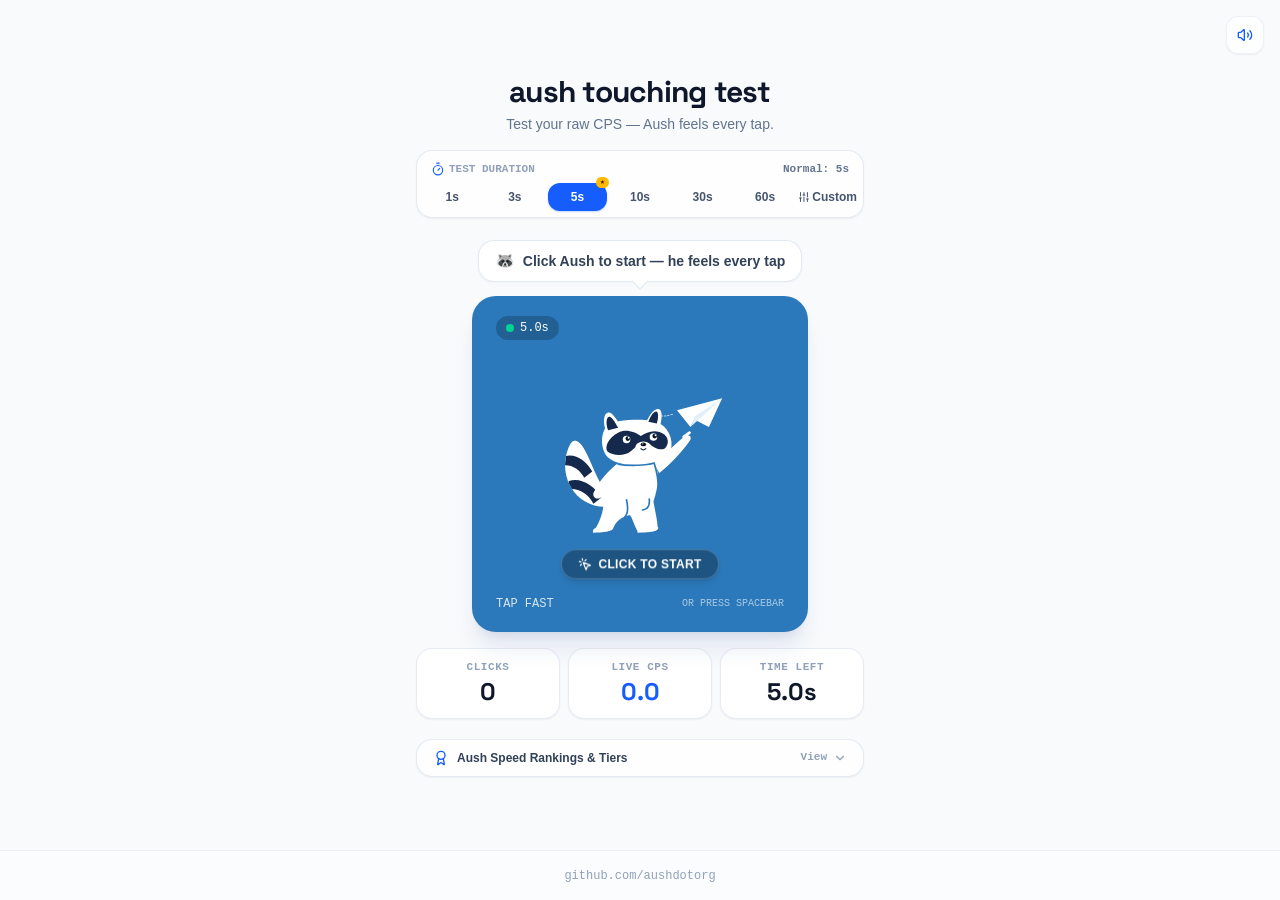
==== commit 528671b4: "Update index.html" ====
--- a/index.html
+++ b/index.html
@@ -9,7 +9,8 @@
     <meta property="og:description" content="Test your raw clicks per second (CPS). Precision timing, live speed tiers, and deep tap telemetry." />
     <meta property="og:type" content="website" />
     <meta name="twitter:card" content="summary_large_image" />
-    <link rel="icon" type="image/svg+xml" href="/favicon.svg" />
+    <!--- <link rel="icon" type="image/svg+xml" href="/favicon.svg" /> --->
+    <link rel="icon" type="image" href="/icon.ico" />
     <link rel="preconnect" href="https://fonts.googleapis.com">
     <link rel="preconnect" href="https://fonts.gstatic.com" crossorigin>
     <link href="https://fonts.googleapis.com/css2?family=Plus+Jakarta+Sans:wght@400;500;600;700;800&family=Space+Grotesk:wght@500;700&display=swap" rel="stylesheet">
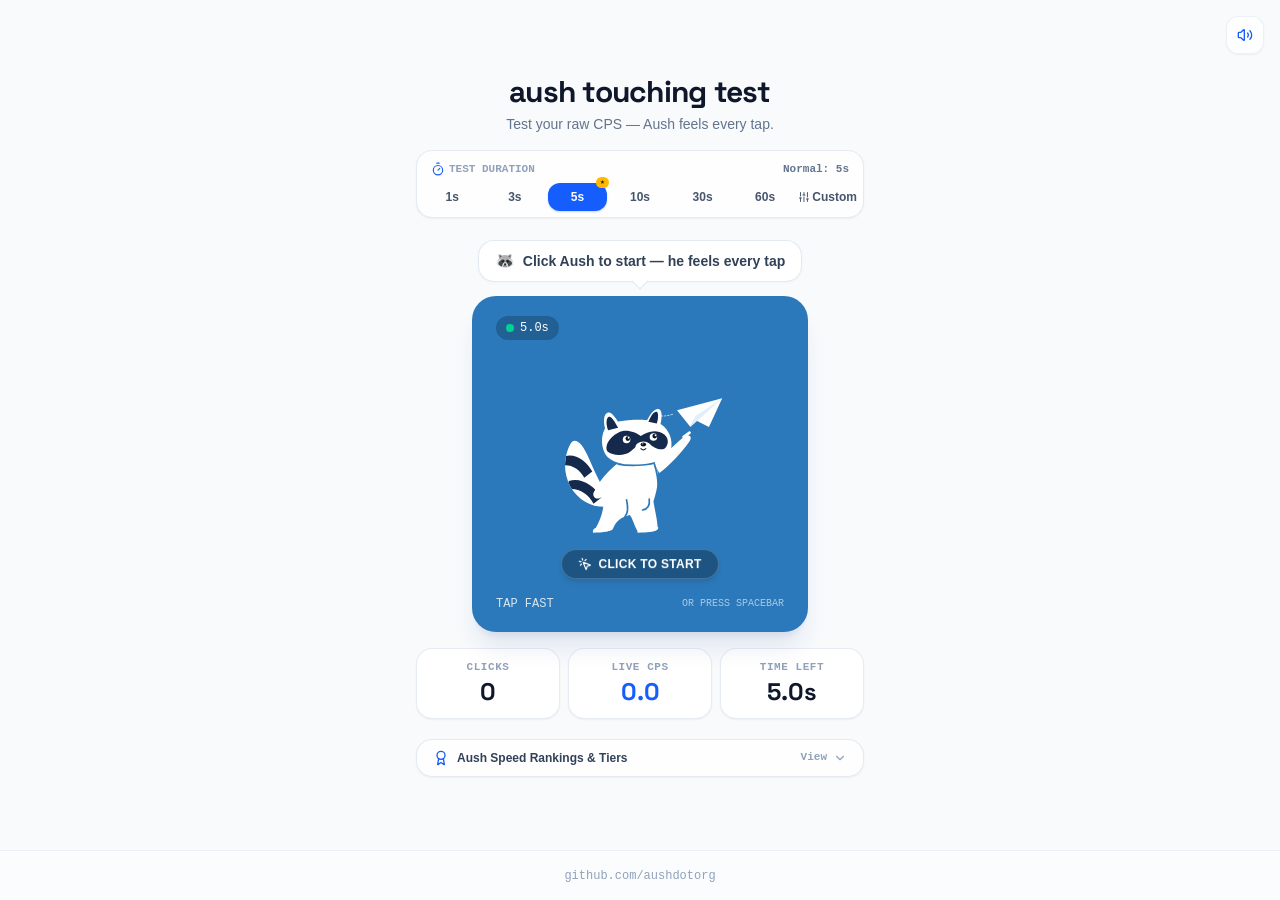
==== commit 6c2dfa7d: "Add files via upload" ====
--- a/index.html
+++ b/index.html
@@ -10,12 +10,12 @@
     <meta property="og:type" content="website" />
     <meta name="twitter:card" content="summary_large_image" />
     <!--- <link rel="icon" type="image/svg+xml" href="/favicon.svg" /> --->
-    <link rel="icon" type="image" href="/icon.ico" />
+    <link rel="icon" type="image" href="/assets/icon-B7X0W3e5.ico" />
     <link rel="preconnect" href="https://fonts.googleapis.com">
     <link rel="preconnect" href="https://fonts.gstatic.com" crossorigin>
     <link href="https://fonts.googleapis.com/css2?family=Plus+Jakarta+Sans:wght@400;500;600;700;800&family=Space+Grotesk:wght@500;700&display=swap" rel="stylesheet">
-    <script type="module" crossorigin src="/assets/index-DlFuevty.js"></script>
-    <link rel="stylesheet" crossorigin href="/assets/index-CNBS1ZCf.css">
+    <script type="module" crossorigin src="/assets/index-BzdcyiK_.js"></script>
+    <link rel="stylesheet" crossorigin href="/assets/index-CYQJNirB.css">
   </head>
   <body>
     <div id="root"></div>
--- a/assets/index-CYQJNirB.css
+++ b/assets/index-CYQJNirB.css
@@ -0,0 +1,2 @@
+/*! tailwindcss v4.3.3 | MIT License | https://tailwindcss.com */
+@layer properties{@supports (((-webkit-hyphens:none)) and (not (margin-trim:inline))) or ((-moz-orient:inline) and (not (color:rgb(from red r g b)))){*,:before,:after,::backdrop{--tw-translate-x:0;--tw-translate-y:0;--tw-translate-z:0;--tw-rotate-x:initial;--tw-rotate-y:initial;--tw-rotate-z:initial;--tw-skew-x:initial;--tw-skew-y:initial;--tw-space-y-reverse:0;--tw-border-style:solid;--tw-gradient-position:initial;--tw-gradient-from:#0000;--tw-gradient-via:#0000;--tw-gradient-to:#0000;--tw-gradient-stops:initial;--tw-gradient-via-stops:initial;--tw-gradient-from-position:0%;--tw-gradient-via-position:50%;--tw-gradient-to-position:100%;--tw-font-weight:initial;--tw-tracking:initial;--tw-shadow:0 0 #0000;--tw-shadow-color:initial;--tw-shadow-alpha:100%;--tw-inset-shadow:0 0 #0000;--tw-inset-shadow-color:initial;--tw-inset-shadow-alpha:100%;--tw-ring-color:initial;--tw-ring-shadow:0 0 #0000;--tw-inset-ring-color:initial;--tw-inset-ring-shadow:0 0 #0000;--tw-ring-inset:initial;--tw-ring-offset-width:0px;--tw-ring-offset-color:#fff;--tw-ring-offset-shadow:0 0 #0000;--tw-blur:initial;--tw-brightness:initial;--tw-contrast:initial;--tw-grayscale:initial;--tw-hue-rotate:initial;--tw-invert:initial;--tw-opacity:initial;--tw-saturate:initial;--tw-sepia:initial;--tw-drop-shadow:initial;--tw-drop-shadow-color:initial;--tw-drop-shadow-alpha:100%;--tw-drop-shadow-size:initial;--tw-backdrop-blur:initial;--tw-backdrop-brightness:initial;--tw-backdrop-contrast:initial;--tw-backdrop-grayscale:initial;--tw-backdrop-hue-rotate:initial;--tw-backdrop-invert:initial;--tw-backdrop-opacity:initial;--tw-backdrop-saturate:initial;--tw-backdrop-sepia:initial;--tw-duration:initial;--tw-ease:initial;--tw-scale-x:1;--tw-scale-y:1;--tw-scale-z:1}}}@layer theme{:root,:host{--font-sans:-apple-system, BlinkMacSystemFont, "Segoe UI", Roboto, "Helvetica Neue", "Noto Sans", Arial, sans-serif, "Apple Color Emoji", "Segoe UI Emoji", "Segoe UI Symbol", "Noto Color Emoji";--font-mono:ui-monospace, SFMono-Regular, Menlo, Monaco, Consolas, "Liberation Mono", "Courier New", monospace;--color-orange-400:oklch(75% .183 55.934);--color-orange-500:oklch(70.5% .213 47.604);--color-amber-50:oklch(98.7% .022 95.277);--color-amber-200:oklch(92.4% .12 95.746);--color-amber-300:oklch(87.9% .169 91.605);--color-amber-400:oklch(82.8% .189 84.429);--color-amber-500:oklch(76.9% .188 70.08);--color-amber-600:oklch(66.6% .179 58.318);--color-amber-700:oklch(55.5% .163 48.998);--color-amber-950:oklch(27.9% .077 45.635);--color-yellow-300:oklch(90.5% .182 98.111);--color-emerald-50:oklch(97.9% .021 166.113);--color-emerald-200:oklch(90.5% .093 164.15);--color-emerald-400:oklch(76.5% .177 163.223);--color-emerald-500:oklch(69.6% .17 162.48);--color-emerald-700:oklch(50.8% .118 165.612);--color-sky-200:oklch(90.1% .058 230.902);--color-sky-300:oklch(82.8% .111 230.318);--color-sky-400:oklch(74.6% .16 232.661);--color-blue-50:oklch(97% .014 254.604);--color-blue-100:oklch(93.2% .032 255.585);--color-blue-200:oklch(88.2% .059 254.128);--color-blue-400:oklch(70.7% .165 254.624);--color-blue-500:oklch(62.3% .214 259.815);--color-blue-600:oklch(54.6% .245 262.881);--color-blue-700:oklch(48.8% .243 264.376);--color-blue-900:oklch(37.9% .146 265.522);--color-indigo-50:oklch(96.2% .018 272.314);--color-indigo-200:oklch(87% .065 274.039);--color-indigo-700:oklch(45.7% .24 277.023);--color-purple-50:oklch(97.7% .014 308.299);--color-purple-200:oklch(90.2% .063 306.703);--color-purple-500:oklch(62.7% .265 303.9);--color-purple-700:oklch(49.6% .265 301.924);--color-rose-50:oklch(96.9% .015 12.422);--color-rose-200:oklch(89.2% .058 10.001);--color-rose-300:oklch(81% .117 11.638);--color-rose-400:oklch(71.2% .194 13.428);--color-rose-500:oklch(64.5% .246 16.439);--color-rose-600:oklch(58.6% .253 17.585);--color-rose-700:oklch(51.4% .222 16.935);--color-slate-50:oklch(98.4% .003 247.858);--color-slate-100:oklch(96.8% .007 247.896);--color-slate-200:oklch(92.9% .013 255.508);--color-slate-300:oklch(86.9% .022 252.894);--color-slate-400:oklch(70.4% .04 256.788);--color-slate-500:oklch(55.4% .046 257.417);--color-slate-600:oklch(44.6% .043 257.281);--color-slate-700:oklch(37.2% .044 257.287);--color-slate-800:oklch(27.9% .041 260.031);--color-slate-900:oklch(20.8% .042 265.755);--color-black:#000;--color-white:#fff;--spacing:.25rem;--container-xs:20rem;--container-sm:24rem;--container-md:28rem;--container-2xl:42rem;--text-xs:.75rem;--text-xs--line-height:calc(1 / .75);--text-sm:.875rem;--text-sm--line-height:calc(1.25 / .875);--text-base:1rem;--text-base--line-height:calc(1.5 / 1);--text-lg:1.125rem;--text-lg--line-height:calc(1.75 / 1.125);--text-xl:1.25rem;--text-xl--line-height:calc(1.75 / 1.25);--text-2xl:1.5rem;--text-2xl--line-height:calc(2 / 1.5);--text-3xl:1.875rem;--text-3xl--line-height:calc(2.25 / 1.875);--text-4xl:2.25rem;--text-4xl--line-height:calc(2.5 / 2.25);--text-5xl:3rem;--text-5xl--line-height:1;--font-weight-medium:500;--font-weight-semibold:600;--font-weight-bold:700;--font-weight-extrabold:800;--font-weight-black:900;--tracking-tight:-.025em;--tracking-wide:.025em;--tracking-wider:.05em;--radius-lg:.5rem;--radius-xl:.75rem;--radius-2xl:1rem;--radius-3xl:1.5rem;--drop-shadow-sm:0 1px 2px #00000026;--ease-out:cubic-bezier(0, 0, .2, 1);--ease-in-out:cubic-bezier(.4, 0, .2, 1);--animate-pulse:pulse 2s cubic-bezier(.4, 0, .6, 1) infinite;--animate-bounce:bounce 1s infinite;--blur-xs:4px;--blur-sm:8px;--default-transition-duration:.15s;--default-transition-timing-function:cubic-bezier(.4, 0, .2, 1);--default-font-family:var(--font-sans);--default-mono-font-family:var(--font-mono)}}@layer base{*,:after,:before,::backdrop{box-sizing:border-box;border:0 solid;margin:0;padding:0}::file-selector-button{box-sizing:border-box;border:0 solid;margin:0;padding:0}html,:host{-webkit-text-size-adjust:100%;tab-size:4;line-height:1.5;font-family:var(--default-font-family,-apple-system, BlinkMacSystemFont, "Segoe UI", Roboto, "Helvetica Neue", "Noto Sans", Arial, sans-serif, "Apple Color Emoji", "Segoe UI Emoji", "Segoe UI Symbol", "Noto Color Emoji");font-feature-settings:var(--default-font-feature-settings,normal);font-variation-settings:var(--default-font-variation-settings,normal);-webkit-tap-highlight-color:transparent}hr{height:0;color:inherit;border-top-width:1px}abbr:where([title]){-webkit-text-decoration:underline dotted;text-decoration:underline dotted}h1,h2,h3,h4,h5,h6{font-size:inherit;font-weight:inherit}a{color:inherit;-webkit-text-decoration:inherit;-webkit-text-decoration:inherit;-webkit-text-decoration:inherit;-webkit-text-decoration:inherit;text-decoration:inherit}b,strong{font-weight:bolder}code,kbd,samp,pre{font-family:var(--default-mono-font-family,ui-monospace, SFMono-Regular, Menlo, Monaco, Consolas, "Liberation Mono", "Courier New", monospace);font-feature-settings:var(--default-mono-font-feature-settings,normal);font-variation-settings:var(--default-mono-font-variation-settings,normal);font-size:1em}small{font-size:80%}sub,sup{vertical-align:baseline;font-size:75%;line-height:0;position:relative}sub{bottom:-.25em}sup{top:-.5em}table{text-indent:0;border-color:inherit;border-collapse:collapse}:-moz-focusring:where(:not(iframe)){outline:auto}progress{vertical-align:baseline}summary{display:list-item}ol,ul,menu{list-style:none}img,svg,video,canvas,audio,iframe,embed,object{vertical-align:middle;display:block}img,video{max-width:100%;height:auto}button,input,select,optgroup,textarea{font:inherit;font-feature-settings:inherit;font-variation-settings:inherit;letter-spacing:inherit;color:inherit;opacity:1;background-color:#0000;border-radius:0}::file-selector-button{font:inherit;font-feature-settings:inherit;font-variation-settings:inherit;letter-spacing:inherit;color:inherit;opacity:1;background-color:#0000;border-radius:0}:where(select:is([multiple],[size])) optgroup{font-weight:bolder}:where(select:is([multiple],[size])) optgroup option{padding-inline-start:20px}::file-selector-button{margin-inline-end:4px}::placeholder{opacity:1}@supports (not ((-webkit-appearance:-apple-pay-button))) or (contain-intrinsic-size:1px){::placeholder{color:currentColor}@supports (color:color-mix(in lab, red, red)){::placeholder{color:color-mix(in oklab, currentcolor 50%, transparent)}}}textarea{resize:vertical}::-webkit-search-decoration{-webkit-appearance:none}::-webkit-date-and-time-value{min-height:1lh;text-align:inherit}::-webkit-datetime-edit{display:inline-flex}::-webkit-datetime-edit-fields-wrapper{padding:0}::-webkit-datetime-edit{padding-block:0}::-webkit-datetime-edit-year-field{padding-block:0}::-webkit-datetime-edit-month-field{padding-block:0}::-webkit-datetime-edit-day-field{padding-block:0}::-webkit-datetime-edit-hour-field{padding-block:0}::-webkit-datetime-edit-minute-field{padding-block:0}::-webkit-datetime-edit-second-field{padding-block:0}::-webkit-datetime-edit-millisecond-field{padding-block:0}::-webkit-datetime-edit-meridiem-field{padding-block:0}::-webkit-calendar-picker-indicator{line-height:1}:-moz-ui-invalid{box-shadow:none}button,input:where([type=button],[type=reset],[type=submit]){appearance:button}::file-selector-button{appearance:button}::-webkit-inner-spin-button{height:auto}::-webkit-outer-spin-button{height:auto}[hidden]:where(:not([hidden=until-found])){display:none!important}body{color:#0f172a;background-color:#f8fafc;font-family:Plus Jakarta Sans,system-ui,-apple-system,BlinkMacSystemFont,Segoe UI,Roboto,sans-serif;overflow-x:hidden}h1,h2,h3,.font-display{font-family:Space Grotesk,Plus Jakarta Sans,sans-serif}}@layer components;@layer utilities{.pointer-events-none{pointer-events:none}.absolute{position:absolute}.fixed{position:fixed}.relative{position:relative}.inset-0{inset:0}.-top-1\.5{top:calc(var(--spacing) * -1.5)}.-top-3{top:calc(var(--spacing) * -3)}.top-1\/2{top:50%}.top-4{top:calc(var(--spacing) * 4)}.-right-0\.5{right:calc(var(--spacing) * -.5)}.right-4{right:calc(var(--spacing) * 4)}.-bottom-1\.5{bottom:calc(var(--spacing) * -1.5)}.-left-12{left:calc(var(--spacing) * -12)}.left-1\/2{left:50%}.z-0{z-index:0}.z-10{z-index:10}.z-20{z-index:20}.z-30{z-index:30}.mx-auto{margin-inline:auto}.my-1{margin-block:var(--spacing)}.-mt-1{margin-top:calc(var(--spacing) * -1)}.mt-0\.5{margin-top:calc(var(--spacing) * .5)}.mt-1{margin-top:var(--spacing)}.mt-2{margin-top:calc(var(--spacing) * 2)}.mt-3{margin-top:calc(var(--spacing) * 3)}.mt-4{margin-top:calc(var(--spacing) * 4)}.mt-5{margin-top:calc(var(--spacing) * 5)}.mr-2{margin-right:calc(var(--spacing) * 2)}.mb-1{margin-bottom:var(--spacing)}.mb-1\.5{margin-bottom:calc(var(--spacing) * 1.5)}.mb-3{margin-bottom:calc(var(--spacing) * 3)}.mb-4{margin-bottom:calc(var(--spacing) * 4)}.mb-5{margin-bottom:calc(var(--spacing) * 5)}.flex{display:flex}.grid{display:grid}.hidden{display:none}.inline-flex{display:inline-flex}.h-1\.5{height:calc(var(--spacing) * 1.5)}.h-2{height:calc(var(--spacing) * 2)}.h-3{height:calc(var(--spacing) * 3)}.h-3\.5{height:calc(var(--spacing) * 3.5)}.h-4{height:calc(var(--spacing) * 4)}.h-9{height:calc(var(--spacing) * 9)}.h-28{height:calc(var(--spacing) * 28)}.h-72{height:calc(var(--spacing) * 72)}.h-full{height:100%}.min-h-\[46px\]{min-height:46px}.min-h-screen{min-height:100vh}.w-1\.5{width:calc(var(--spacing) * 1.5)}.w-2{width:calc(var(--spacing) * 2)}.w-3{width:calc(var(--spacing) * 3)}.w-3\.5{width:calc(var(--spacing) * 3.5)}.w-4{width:calc(var(--spacing) * 4)}.w-16{width:calc(var(--spacing) * 16)}.w-28{width:calc(var(--spacing) * 28)}.w-72{width:calc(var(--spacing) * 72)}.w-full{width:100%}.max-w-2xl{max-width:var(--container-2xl)}.max-w-md{max-width:var(--container-md)}.max-w-sm{max-width:var(--container-sm)}.max-w-xs{max-width:var(--container-xs)}.min-w-0{min-width:0}.flex-1{flex:1}.shrink-0{flex-shrink:0}.-translate-x-1\/2{--tw-translate-x:calc(calc(1 / 2 * 100%) * -1);translate:var(--tw-translate-x) var(--tw-translate-y)}.-translate-y-1\/2{--tw-translate-y:calc(calc(1 / 2 * 100%) * -1);translate:var(--tw-translate-x) var(--tw-translate-y)}.rotate-45{rotate:45deg}.transform{transform:var(--tw-rotate-x,) var(--tw-rotate-y,) var(--tw-rotate-z,) var(--tw-skew-x,) var(--tw-skew-y,)}.animate-bounce{animation:var(--animate-bounce)}.animate-pulse{animation:var(--animate-pulse)}.cursor-pointer{cursor:pointer}.touch-manipulation{touch-action:manipulation}.grid-cols-1{grid-template-columns:repeat(1,minmax(0,1fr))}.grid-cols-2{grid-template-columns:repeat(2,minmax(0,1fr))}.grid-cols-3{grid-template-columns:repeat(3,minmax(0,1fr))}.grid-cols-4{grid-template-columns:repeat(4,minmax(0,1fr))}.grid-cols-7{grid-template-columns:repeat(7,minmax(0,1fr))}.flex-col{flex-direction:column}.items-baseline{align-items:baseline}.items-center{align-items:center}.justify-between{justify-content:space-between}.justify-center{justify-content:center}.justify-end{justify-content:flex-end}.gap-0\.5{gap:calc(var(--spacing) * .5)}.gap-1{gap:var(--spacing)}.gap-1\.5{gap:calc(var(--spacing) * 1.5)}.gap-2{gap:calc(var(--spacing) * 2)}.gap-2\.5{gap:calc(var(--spacing) * 2.5)}:where(.space-y-2>:not(:last-child)){--tw-space-y-reverse:0;margin-block-start:calc(calc(var(--spacing) * 2) * var(--tw-space-y-reverse));margin-block-end:calc(calc(var(--spacing) * 2) * calc(1 - var(--tw-space-y-reverse)))}:where(.space-y-3>:not(:last-child)){--tw-space-y-reverse:0;margin-block-start:calc(calc(var(--spacing) * 3) * var(--tw-space-y-reverse));margin-block-end:calc(calc(var(--spacing) * 3) * calc(1 - var(--tw-space-y-reverse)))}.truncate{text-overflow:ellipsis;white-space:nowrap;overflow:hidden}.overflow-hidden{overflow:hidden}.overflow-visible{overflow:visible}.overflow-x-hidden{overflow-x:hidden}.rounded{border-radius:.25rem}.rounded-2xl{border-radius:var(--radius-2xl)}.rounded-3xl{border-radius:var(--radius-3xl)}.rounded-full{border-radius:2147483647px}.rounded-lg{border-radius:var(--radius-lg)}.rounded-xl{border-radius:var(--radius-xl)}.border{border-style:var(--tw-border-style);border-width:1px}.border-t{border-top-style:var(--tw-border-style);border-top-width:1px}.border-r{border-right-style:var(--tw-border-style);border-right-width:1px}.border-b{border-bottom-style:var(--tw-border-style);border-bottom-width:1px}.border-amber-200{border-color:var(--color-amber-200)}.border-blue-200{border-color:var(--color-blue-200)}.border-emerald-200{border-color:var(--color-emerald-200)}.border-indigo-200{border-color:var(--color-indigo-200)}.border-purple-200{border-color:var(--color-purple-200)}.border-rose-200{border-color:var(--color-rose-200)}.border-slate-100{border-color:var(--color-slate-100)}.border-slate-200{border-color:var(--color-slate-200)}.border-slate-200\/60{border-color:#e2e8f099}@supports (color:color-mix(in lab, red, red)){.border-slate-200\/60{border-color:color-mix(in oklab, var(--color-slate-200) 60%, transparent)}}.border-slate-200\/80{border-color:#e2e8f0cc}@supports (color:color-mix(in lab, red, red)){.border-slate-200\/80{border-color:color-mix(in oklab, var(--color-slate-200) 80%, transparent)}}.border-slate-200\/90{border-color:#e2e8f0e6}@supports (color:color-mix(in lab, red, red)){.border-slate-200\/90{border-color:color-mix(in oklab, var(--color-slate-200) 90%, transparent)}}.border-slate-300{border-color:var(--color-slate-300)}.border-slate-900{border-color:var(--color-slate-900)}.border-white\/20{border-color:#fff3}@supports (color:color-mix(in lab, red, red)){.border-white\/20{border-color:color-mix(in oklab, var(--color-white) 20%, transparent)}}.bg-\[\#2B79BA\]{background-color:#2b79ba}.bg-\[\#F8FAFC\]{background-color:#f8fafc}.bg-amber-50{background-color:var(--color-amber-50)}.bg-amber-400{background-color:var(--color-amber-400)}.bg-amber-500{background-color:var(--color-amber-500)}.bg-black\/20{background-color:#0003}@supports (color:color-mix(in lab, red, red)){.bg-black\/20{background-color:color-mix(in oklab, var(--color-black) 20%, transparent)}}.bg-black\/25{background-color:#00000040}@supports (color:color-mix(in lab, red, red)){.bg-black\/25{background-color:color-mix(in oklab, var(--color-black) 25%, transparent)}}.bg-black\/30{background-color:#0000004d}@supports (color:color-mix(in lab, red, red)){.bg-black\/30{background-color:color-mix(in oklab, var(--color-black) 30%, transparent)}}.bg-blue-50{background-color:var(--color-blue-50)}.bg-blue-500{background-color:var(--color-blue-500)}.bg-blue-600{background-color:var(--color-blue-600)}.bg-emerald-50{background-color:var(--color-emerald-50)}.bg-emerald-400{background-color:var(--color-emerald-400)}.bg-emerald-500{background-color:var(--color-emerald-500)}.bg-indigo-50{background-color:var(--color-indigo-50)}.bg-purple-50{background-color:var(--color-purple-50)}.bg-rose-50{background-color:var(--color-rose-50)}.bg-rose-400{background-color:var(--color-rose-400)}.bg-rose-500{background-color:var(--color-rose-500)}.bg-slate-50{background-color:var(--color-slate-50)}.bg-slate-100{background-color:var(--color-slate-100)}.bg-slate-200{background-color:var(--color-slate-200)}.bg-slate-400{background-color:var(--color-slate-400)}.bg-slate-800{background-color:var(--color-slate-800)}.bg-slate-900{background-color:var(--color-slate-900)}.bg-white{background-color:var(--color-white)}.bg-white\/40{background-color:#fff6}@supports (color:color-mix(in lab, red, red)){.bg-white\/40{background-color:color-mix(in oklab, var(--color-white) 40%, transparent)}}.bg-white\/70{background-color:#ffffffb3}@supports (color:color-mix(in lab, red, red)){.bg-white\/70{background-color:color-mix(in oklab, var(--color-white) 70%, transparent)}}.bg-white\/80{background-color:#fffc}@supports (color:color-mix(in lab, red, red)){.bg-white\/80{background-color:color-mix(in oklab, var(--color-white) 80%, transparent)}}.bg-gradient-to-r{--tw-gradient-position:to right in oklab;background-image:linear-gradient(var(--tw-gradient-stops))}.bg-gradient-to-tr{--tw-gradient-position:to top right in oklab;background-image:linear-gradient(var(--tw-gradient-stops))}.bg-radial{--tw-gradient-position:in oklab;background-image:radial-gradient(var(--tw-gradient-stops))}.from-amber-500{--tw-gradient-from:var(--color-amber-500);--tw-gradient-stops:var(--tw-gradient-via-stops,var(--tw-gradient-position), var(--tw-gradient-from) var(--tw-gradient-from-position), var(--tw-gradient-to) var(--tw-gradient-to-position))}.from-amber-500\/20{--tw-gradient-from:#f99c0033}@supports (color:color-mix(in lab, red, red)){.from-amber-500\/20{--tw-gradient-from:color-mix(in oklab, var(--color-amber-500) 20%, transparent)}}.from-amber-500\/20{--tw-gradient-stops:var(--tw-gradient-via-stops,var(--tw-gradient-position), var(--tw-gradient-from) var(--tw-gradient-from-position), var(--tw-gradient-to) var(--tw-gradient-to-position))}.from-rose-500\/25{--tw-gradient-from:#ff235740}@supports (color:color-mix(in lab, red, red)){.from-rose-500\/25{--tw-gradient-from:color-mix(in oklab, var(--color-rose-500) 25%, transparent)}}.from-rose-500\/25{--tw-gradient-stops:var(--tw-gradient-via-stops,var(--tw-gradient-position), var(--tw-gradient-from) var(--tw-gradient-from-position), var(--tw-gradient-to) var(--tw-gradient-to-position))}.from-white\/10{--tw-gradient-from:#ffffff1a}@supports (color:color-mix(in lab, red, red)){.from-white\/10{--tw-gradient-from:color-mix(in oklab, var(--color-white) 10%, transparent)}}.from-white\/10{--tw-gradient-stops:var(--tw-gradient-via-stops,var(--tw-gradient-position), var(--tw-gradient-from) var(--tw-gradient-from-position), var(--tw-gradient-to) var(--tw-gradient-to-position))}.via-orange-400\/10{--tw-gradient-via:#ff8b1a1a}@supports (color:color-mix(in lab, red, red)){.via-orange-400\/10{--tw-gradient-via:color-mix(in oklab, var(--color-orange-400) 10%, transparent)}}.via-orange-400\/10{--tw-gradient-via-stops:var(--tw-gradient-position), var(--tw-gradient-from) var(--tw-gradient-from-position), var(--tw-gradient-via) var(--tw-gradient-via-position), var(--tw-gradient-to) var(--tw-gradient-to-position);--tw-gradient-stops:var(--tw-gradient-via-stops)}.via-purple-500\/15{--tw-gradient-via:#ac4bff26}@supports (color:color-mix(in lab, red, red)){.via-purple-500\/15{--tw-gradient-via:color-mix(in oklab, var(--color-purple-500) 15%, transparent)}}.via-purple-500\/15{--tw-gradient-via-stops:var(--tw-gradient-position), var(--tw-gradient-from) var(--tw-gradient-from-position), var(--tw-gradient-via) var(--tw-gradient-via-position), var(--tw-gradient-to) var(--tw-gradient-to-position);--tw-gradient-stops:var(--tw-gradient-via-stops)}.to-orange-500{--tw-gradient-to:var(--color-orange-500);--tw-gradient-stops:var(--tw-gradient-via-stops,var(--tw-gradient-position), var(--tw-gradient-from) var(--tw-gradient-from-position), var(--tw-gradient-to) var(--tw-gradient-to-position))}.to-transparent{--tw-gradient-to:transparent;--tw-gradient-stops:var(--tw-gradient-via-stops,var(--tw-gradient-position), var(--tw-gradient-from) var(--tw-gradient-from-position), var(--tw-gradient-to) var(--tw-gradient-to-position))}.p-1\.5{padding:calc(var(--spacing) * 1.5)}.p-2{padding:calc(var(--spacing) * 2)}.p-2\.5{padding:calc(var(--spacing) * 2.5)}.p-3{padding:calc(var(--spacing) * 3)}.p-3\.5{padding:calc(var(--spacing) * 3.5)}.p-4{padding:calc(var(--spacing) * 4)}.p-5{padding:calc(var(--spacing) * 5)}.px-1{padding-inline:var(--spacing)}.px-1\.5{padding-inline:calc(var(--spacing) * 1.5)}.px-2{padding-inline:calc(var(--spacing) * 2)}.px-2\.5{padding-inline:calc(var(--spacing) * 2.5)}.px-3{padding-inline:calc(var(--spacing) * 3)}.px-3\.5{padding-inline:calc(var(--spacing) * 3.5)}.px-4{padding-inline:calc(var(--spacing) * 4)}.py-0\.5{padding-block:calc(var(--spacing) * .5)}.py-1{padding-block:var(--spacing)}.py-1\.5{padding-block:calc(var(--spacing) * 1.5)}.py-2{padding-block:calc(var(--spacing) * 2)}.py-2\.5{padding-block:calc(var(--spacing) * 2.5)}.py-3{padding-block:calc(var(--spacing) * 3)}.py-4{padding-block:calc(var(--spacing) * 4)}.pt-1{padding-top:var(--spacing)}.pt-2{padding-top:calc(var(--spacing) * 2)}.pt-3{padding-top:calc(var(--spacing) * 3)}.pb-1{padding-bottom:var(--spacing)}.pb-1\.5{padding-bottom:calc(var(--spacing) * 1.5)}.pb-2{padding-bottom:calc(var(--spacing) * 2)}.pb-3{padding-bottom:calc(var(--spacing) * 3)}.text-center{text-align:center}.text-left{text-align:left}.text-right{text-align:right}.font-mono{font-family:var(--font-mono)}.font-sans{font-family:var(--font-sans)}.text-2xl{font-size:var(--text-2xl);line-height:var(--tw-leading,var(--text-2xl--line-height))}.text-4xl{font-size:var(--text-4xl);line-height:var(--tw-leading,var(--text-4xl--line-height))}.text-base{font-size:var(--text-base);line-height:var(--tw-leading,var(--text-base--line-height))}.text-lg{font-size:var(--text-lg);line-height:var(--tw-leading,var(--text-lg--line-height))}.text-sm{font-size:var(--text-sm);line-height:var(--tw-leading,var(--text-sm--line-height))}.text-xl{font-size:var(--text-xl);line-height:var(--tw-leading,var(--text-xl--line-height))}.text-xs{font-size:var(--text-xs);line-height:var(--tw-leading,var(--text-xs--line-height))}.text-\[8px\]{font-size:8px}.text-\[9px\]{font-size:9px}.text-\[10px\]{font-size:10px}.text-\[11px\]{font-size:11px}.font-black{--tw-font-weight:var(--font-weight-black);font-weight:var(--font-weight-black)}.font-bold{--tw-font-weight:var(--font-weight-bold);font-weight:var(--font-weight-bold)}.font-extrabold{--tw-font-weight:var(--font-weight-extrabold);font-weight:var(--font-weight-extrabold)}.font-medium{--tw-font-weight:var(--font-weight-medium);font-weight:var(--font-weight-medium)}.font-semibold{--tw-font-weight:var(--font-weight-semibold);font-weight:var(--font-weight-semibold)}.tracking-tight{--tw-tracking:var(--tracking-tight);letter-spacing:var(--tracking-tight)}.tracking-wide{--tw-tracking:var(--tracking-wide);letter-spacing:var(--tracking-wide)}.tracking-wider{--tw-tracking:var(--tracking-wider);letter-spacing:var(--tracking-wider)}.text-amber-300{color:var(--color-amber-300)}.text-amber-500{color:var(--color-amber-500)}.text-amber-600{color:var(--color-amber-600)}.text-amber-700{color:var(--color-amber-700)}.text-amber-950{color:var(--color-amber-950)}.text-blue-500{color:var(--color-blue-500)}.text-blue-600{color:var(--color-blue-600)}.text-blue-700{color:var(--color-blue-700)}.text-emerald-700{color:var(--color-emerald-700)}.text-indigo-700{color:var(--color-indigo-700)}.text-purple-500{color:var(--color-purple-500)}.text-purple-700{color:var(--color-purple-700)}.text-rose-300{color:var(--color-rose-300)}.text-rose-500{color:var(--color-rose-500)}.text-rose-600{color:var(--color-rose-600)}.text-rose-700{color:var(--color-rose-700)}.text-sky-200{color:var(--color-sky-200)}.text-sky-400{color:var(--color-sky-400)}.text-slate-400{color:var(--color-slate-400)}.text-slate-500{color:var(--color-slate-500)}.text-slate-600{color:var(--color-slate-600)}.text-slate-700{color:var(--color-slate-700)}.text-slate-800{color:var(--color-slate-800)}.text-slate-900{color:var(--color-slate-900)}.text-white{color:var(--color-white)}.text-white\/60{color:#fff9}@supports (color:color-mix(in lab, red, red)){.text-white\/60{color:color-mix(in oklab, var(--color-white) 60%, transparent)}}.text-white\/80{color:#fffc}@supports (color:color-mix(in lab, red, red)){.text-white\/80{color:color-mix(in oklab, var(--color-white) 80%, transparent)}}.text-yellow-300{color:var(--color-yellow-300)}.lowercase{text-transform:lowercase}.uppercase{text-transform:uppercase}.italic{font-style:italic}.opacity-0{opacity:0}.shadow-2xl{--tw-shadow:0 25px 50px -12px var(--tw-shadow-color,#00000040);box-shadow:var(--tw-inset-shadow), var(--tw-inset-ring-shadow), var(--tw-ring-offset-shadow), var(--tw-ring-shadow), var(--tw-shadow)}.shadow-lg{--tw-shadow:0 10px 15px -3px var(--tw-shadow-color,#0000001a), 0 4px 6px -4px var(--tw-shadow-color,#0000001a);box-shadow:var(--tw-inset-shadow), var(--tw-inset-ring-shadow), var(--tw-ring-offset-shadow), var(--tw-ring-shadow), var(--tw-shadow)}.shadow-md{--tw-shadow:0 4px 6px -1px var(--tw-shadow-color,#0000001a), 0 2px 4px -2px var(--tw-shadow-color,#0000001a);box-shadow:var(--tw-inset-shadow), var(--tw-inset-ring-shadow), var(--tw-ring-offset-shadow), var(--tw-ring-shadow), var(--tw-shadow)}.shadow-sm{--tw-shadow:0 1px 3px 0 var(--tw-shadow-color,#0000001a), 0 1px 2px -1px var(--tw-shadow-color,#0000001a);box-shadow:var(--tw-inset-shadow), var(--tw-inset-ring-shadow), var(--tw-ring-offset-shadow), var(--tw-ring-shadow), var(--tw-shadow)}.shadow-xl{--tw-shadow:0 20px 25px -5px var(--tw-shadow-color,#0000001a), 0 8px 10px -6px var(--tw-shadow-color,#0000001a);box-shadow:var(--tw-inset-shadow), var(--tw-inset-ring-shadow), var(--tw-ring-offset-shadow), var(--tw-ring-shadow), var(--tw-shadow)}.shadow-xs{--tw-shadow:0 1px 2px 0 var(--tw-shadow-color,#0000000d);box-shadow:var(--tw-inset-shadow), var(--tw-inset-ring-shadow), var(--tw-ring-offset-shadow), var(--tw-ring-shadow), var(--tw-shadow)}.ring{--tw-ring-shadow:var(--tw-ring-inset,) 0 0 0 calc(1px + var(--tw-ring-offset-width)) var(--tw-ring-color,currentcolor);box-shadow:var(--tw-inset-shadow), var(--tw-inset-ring-shadow), var(--tw-ring-offset-shadow), var(--tw-ring-shadow), var(--tw-shadow)}.ring-2{--tw-ring-shadow:var(--tw-ring-inset,) 0 0 0 calc(2px + var(--tw-ring-offset-width)) var(--tw-ring-color,currentcolor);box-shadow:var(--tw-inset-shadow), var(--tw-inset-ring-shadow), var(--tw-ring-offset-shadow), var(--tw-ring-shadow), var(--tw-shadow)}.ring-4{--tw-ring-shadow:var(--tw-ring-inset,) 0 0 0 calc(4px + var(--tw-ring-offset-width)) var(--tw-ring-color,currentcolor);box-shadow:var(--tw-inset-shadow), var(--tw-inset-ring-shadow), var(--tw-ring-offset-shadow), var(--tw-ring-shadow), var(--tw-shadow)}.shadow-amber-500\/40{--tw-shadow-color:#f99c0066}@supports (color:color-mix(in lab, red, red)){.shadow-amber-500\/40{--tw-shadow-color:color-mix(in oklab, color-mix(in oklab, var(--color-amber-500) 40%, transparent) var(--tw-shadow-alpha), transparent)}}.shadow-blue-500\/25{--tw-shadow-color:#3080ff40}@supports (color:color-mix(in lab, red, red)){.shadow-blue-500\/25{--tw-shadow-color:color-mix(in oklab, color-mix(in oklab, var(--color-blue-500) 25%, transparent) var(--tw-shadow-alpha), transparent)}}.shadow-blue-500\/30{--tw-shadow-color:#3080ff4d}@supports (color:color-mix(in lab, red, red)){.shadow-blue-500\/30{--tw-shadow-color:color-mix(in oklab, color-mix(in oklab, var(--color-blue-500) 30%, transparent) var(--tw-shadow-alpha), transparent)}}.shadow-blue-900\/10{--tw-shadow-color:#1c398e1a}@supports (color:color-mix(in lab, red, red)){.shadow-blue-900\/10{--tw-shadow-color:color-mix(in oklab, color-mix(in oklab, var(--color-blue-900) 10%, transparent) var(--tw-shadow-alpha), transparent)}}.shadow-blue-900\/15{--tw-shadow-color:#1c398e26}@supports (color:color-mix(in lab, red, red)){.shadow-blue-900\/15{--tw-shadow-color:color-mix(in oklab, color-mix(in oklab, var(--color-blue-900) 15%, transparent) var(--tw-shadow-alpha), transparent)}}.shadow-blue-900\/20{--tw-shadow-color:#1c398e33}@supports (color:color-mix(in lab, red, red)){.shadow-blue-900\/20{--tw-shadow-color:color-mix(in oklab, color-mix(in oklab, var(--color-blue-900) 20%, transparent) var(--tw-shadow-alpha), transparent)}}.shadow-rose-500\/50{--tw-shadow-color:#ff235780}@supports (color:color-mix(in lab, red, red)){.shadow-rose-500\/50{--tw-shadow-color:color-mix(in oklab, color-mix(in oklab, var(--color-rose-500) 50%, transparent) var(--tw-shadow-alpha), transparent)}}.shadow-sky-400\/35{--tw-shadow-color:#00bcfe59}@supports (color:color-mix(in lab, red, red)){.shadow-sky-400\/35{--tw-shadow-color:color-mix(in oklab, color-mix(in oklab, var(--color-sky-400) 35%, transparent) var(--tw-shadow-alpha), transparent)}}.shadow-slate-100{--tw-shadow-color:oklch(96.8% .007 247.896)}@supports (color:color-mix(in lab, red, red)){.shadow-slate-100{--tw-shadow-color:color-mix(in oklab, var(--color-slate-100) var(--tw-shadow-alpha), transparent)}}.shadow-slate-200\/50{--tw-shadow-color:#e2e8f080}@supports (color:color-mix(in lab, red, red)){.shadow-slate-200\/50{--tw-shadow-color:color-mix(in oklab, color-mix(in oklab, var(--color-slate-200) 50%, transparent) var(--tw-shadow-alpha), transparent)}}.ring-amber-400{--tw-ring-color:var(--color-amber-400)}.ring-blue-400\/40{--tw-ring-color:#54a2ff66}@supports (color:color-mix(in lab, red, red)){.ring-blue-400\/40{--tw-ring-color:color-mix(in oklab, var(--color-blue-400) 40%, transparent)}}.ring-rose-400{--tw-ring-color:var(--color-rose-400)}.ring-sky-300{--tw-ring-color:var(--color-sky-300)}.drop-shadow-sm{--tw-drop-shadow-size:drop-shadow(0 1px 2px var(--tw-drop-shadow-color,#00000026));--tw-drop-shadow:drop-shadow(var(--drop-shadow-sm));filter:var(--tw-blur,) var(--tw-brightness,) var(--tw-contrast,) var(--tw-grayscale,) var(--tw-hue-rotate,) var(--tw-invert,) var(--tw-saturate,) var(--tw-sepia,) var(--tw-drop-shadow,)}.filter{filter:var(--tw-blur,) var(--tw-brightness,) var(--tw-contrast,) var(--tw-grayscale,) var(--tw-hue-rotate,) var(--tw-invert,) var(--tw-saturate,) var(--tw-sepia,) var(--tw-drop-shadow,)}.backdrop-blur-sm{--tw-backdrop-blur:blur(var(--blur-sm));-webkit-backdrop-filter:var(--tw-backdrop-blur,) var(--tw-backdrop-brightness,) var(--tw-backdrop-contrast,) var(--tw-backdrop-grayscale,) var(--tw-backdrop-hue-rotate,) var(--tw-backdrop-invert,) var(--tw-backdrop-opacity,) var(--tw-backdrop-saturate,) var(--tw-backdrop-sepia,);backdrop-filter:var(--tw-backdrop-blur,) var(--tw-backdrop-brightness,) var(--tw-backdrop-contrast,) var(--tw-backdrop-grayscale,) var(--tw-backdrop-hue-rotate,) var(--tw-backdrop-invert,) var(--tw-backdrop-opacity,) var(--tw-backdrop-saturate,) var(--tw-backdrop-sepia,)}.backdrop-blur-xs{--tw-backdrop-blur:blur(var(--blur-xs));-webkit-backdrop-filter:var(--tw-backdrop-blur,) var(--tw-backdrop-brightness,) var(--tw-backdrop-contrast,) var(--tw-backdrop-grayscale,) var(--tw-backdrop-hue-rotate,) var(--tw-backdrop-invert,) var(--tw-backdrop-opacity,) var(--tw-backdrop-saturate,) var(--tw-backdrop-sepia,);backdrop-filter:var(--tw-backdrop-blur,) var(--tw-backdrop-brightness,) var(--tw-backdrop-contrast,) var(--tw-backdrop-grayscale,) var(--tw-backdrop-hue-rotate,) var(--tw-backdrop-invert,) var(--tw-backdrop-opacity,) var(--tw-backdrop-saturate,) var(--tw-backdrop-sepia,)}.transition{transition-property:color,background-color,border-color,outline-color,text-decoration-color,fill,stroke,--tw-gradient-from,--tw-gradient-via,--tw-gradient-to,opacity,box-shadow,transform,translate,scale,rotate,filter,-webkit-backdrop-filter,backdrop-filter,display,content-visibility,overlay,pointer-events;transition-timing-function:var(--tw-ease,var(--default-transition-timing-function));transition-duration:var(--tw-duration,var(--default-transition-duration))}.transition-all{transition-property:all;transition-timing-function:var(--tw-ease,var(--default-transition-timing-function));transition-duration:var(--tw-duration,var(--default-transition-duration))}.transition-colors{transition-property:color,background-color,border-color,outline-color,text-decoration-color,fill,stroke,--tw-gradient-from,--tw-gradient-via,--tw-gradient-to;transition-timing-function:var(--tw-ease,var(--default-transition-timing-function));transition-duration:var(--tw-duration,var(--default-transition-duration))}.transition-opacity{transition-property:opacity;transition-timing-function:var(--tw-ease,var(--default-transition-timing-function));transition-duration:var(--tw-duration,var(--default-transition-duration))}.transition-transform{transition-property:transform,translate,scale,rotate;transition-timing-function:var(--tw-ease,var(--default-transition-timing-function));transition-duration:var(--tw-duration,var(--default-transition-duration))}.duration-75{--tw-duration:75ms;transition-duration:75ms}.duration-100{--tw-duration:.1s;transition-duration:.1s}.duration-150{--tw-duration:.15s;transition-duration:.15s}.duration-200{--tw-duration:.2s;transition-duration:.2s}.duration-300{--tw-duration:.3s;transition-duration:.3s}.ease-in-out{--tw-ease:var(--ease-in-out);transition-timing-function:var(--ease-in-out)}.ease-out{--tw-ease:var(--ease-out);transition-timing-function:var(--ease-out)}.outline-none{--tw-outline-style:none;outline-style:none}.select-none{-webkit-user-select:none;user-select:none}.selection\:bg-blue-100 ::selection{background-color:var(--color-blue-100)}.selection\:bg-blue-100::selection{background-color:var(--color-blue-100)}.selection\:text-blue-900 ::selection{color:var(--color-blue-900)}.selection\:text-blue-900::selection{color:var(--color-blue-900)}@media (hover:hover){.hover\:scale-105:hover{--tw-scale-x:105%;--tw-scale-y:105%;--tw-scale-z:105%;scale:var(--tw-scale-x) var(--tw-scale-y)}.hover\:bg-blue-700:hover{background-color:var(--color-blue-700)}.hover\:bg-slate-100:hover{background-color:var(--color-slate-100)}.hover\:bg-slate-100\/80:hover{background-color:#f1f5f9cc}@supports (color:color-mix(in lab, red, red)){.hover\:bg-slate-100\/80:hover{background-color:color-mix(in oklab, var(--color-slate-100) 80%, transparent)}}.hover\:bg-slate-900:hover{background-color:var(--color-slate-900)}.hover\:bg-white:hover{background-color:var(--color-white)}.hover\:text-slate-700:hover{color:var(--color-slate-700)}.hover\:text-slate-800:hover{color:var(--color-slate-800)}.hover\:text-slate-900:hover{color:var(--color-slate-900)}}.focus\:outline-blue-500:focus{outline-color:var(--color-blue-500)}.active\:scale-95:active{--tw-scale-x:95%;--tw-scale-y:95%;--tw-scale-z:95%;scale:var(--tw-scale-x) var(--tw-scale-y)}.active\:scale-\[0\.96\]:active{scale:.96}.active\:scale-\[0\.98\]:active{scale:.98}.active\:brightness-95:active{--tw-brightness:brightness(95%);filter:var(--tw-blur,) var(--tw-brightness,) var(--tw-contrast,) var(--tw-grayscale,) var(--tw-hue-rotate,) var(--tw-invert,) var(--tw-saturate,) var(--tw-sepia,) var(--tw-drop-shadow,)}.disabled\:cursor-not-allowed:disabled{cursor:not-allowed}.disabled\:opacity-50:disabled{opacity:.5}@media (width>=40rem){.sm\:inline{display:inline}.sm\:h-32{height:calc(var(--spacing) * 32)}.sm\:h-84{height:calc(var(--spacing) * 84)}.sm\:w-32{width:calc(var(--spacing) * 32)}.sm\:w-84{width:calc(var(--spacing) * 84)}.sm\:p-6{padding:calc(var(--spacing) * 6)}.sm\:py-6{padding-block:calc(var(--spacing) * 6)}.sm\:text-2xl{font-size:var(--text-2xl);line-height:var(--tw-leading,var(--text-2xl--line-height))}.sm\:text-3xl{font-size:var(--text-3xl);line-height:var(--tw-leading,var(--text-3xl--line-height))}.sm\:text-5xl{font-size:var(--text-5xl);line-height:var(--tw-leading,var(--text-5xl--line-height))}.sm\:text-lg{font-size:var(--text-lg);line-height:var(--tw-leading,var(--text-lg--line-height))}.sm\:text-sm{font-size:var(--text-sm);line-height:var(--tw-leading,var(--text-sm--line-height))}.sm\:text-xl{font-size:var(--text-xl);line-height:var(--tw-leading,var(--text-xl--line-height))}}}@keyframes planeFloat{0%,to{transform:translateY(0)rotate(0)}50%{transform:translateY(-8px)rotate(4deg)}}@keyframes tailWag{0%,to{transform:rotate(0)}50%{transform:rotate(18deg)}}@keyframes earTwitch{0%,90%,to{transform:rotate(0)}95%{transform:rotate(-10deg)}}@keyframes gentleBounce{0%,to{transform:translateY(0)}50%{transform:translateY(-5px)}}.animate-plane-float{animation:3s ease-in-out infinite planeFloat}.animate-tail-wag{transform-origin:0 100%;animation:1.8s ease-in-out infinite tailWag}.animate-gentle-bounce{animation:2s ease-in-out infinite gentleBounce}@property --tw-translate-x{syntax:"*";inherits:false;initial-value:0}@property --tw-translate-y{syntax:"*";inherits:false;initial-value:0}@property --tw-translate-z{syntax:"*";inherits:false;initial-value:0}@property --tw-rotate-x{syntax:"*";inherits:false}@property --tw-rotate-y{syntax:"*";inherits:false}@property --tw-rotate-z{syntax:"*";inherits:false}@property --tw-skew-x{syntax:"*";inherits:false}@property --tw-skew-y{syntax:"*";inherits:false}@property --tw-space-y-reverse{syntax:"*";inherits:false;initial-value:0}@property --tw-border-style{syntax:"*";inherits:false;initial-value:solid}@property --tw-gradient-position{syntax:"*";inherits:false}@property --tw-gradient-from{syntax:"<color>";inherits:false;initial-value:#0000}@property --tw-gradient-via{syntax:"<color>";inherits:false;initial-value:#0000}@property --tw-gradient-to{syntax:"<color>";inherits:false;initial-value:#0000}@property --tw-gradient-stops{syntax:"*";inherits:false}@property --tw-gradient-via-stops{syntax:"*";inherits:false}@property --tw-gradient-from-position{syntax:"<length-percentage>";inherits:false;initial-value:0%}@property --tw-gradient-via-position{syntax:"<length-percentage>";inherits:false;initial-value:50%}@property --tw-gradient-to-position{syntax:"<length-percentage>";inherits:false;initial-value:100%}@property --tw-font-weight{syntax:"*";inherits:false}@property --tw-tracking{syntax:"*";inherits:false}@property --tw-shadow{syntax:"*";inherits:false;initial-value:0 0 #0000}@property --tw-shadow-color{syntax:"*";inherits:false}@property --tw-shadow-alpha{syntax:"<percentage>";inherits:false;initial-value:100%}@property --tw-inset-shadow{syntax:"*";inherits:false;initial-value:0 0 #0000}@property --tw-inset-shadow-color{syntax:"*";inherits:false}@property --tw-inset-shadow-alpha{syntax:"<percentage>";inherits:false;initial-value:100%}@property --tw-ring-color{syntax:"*";inherits:false}@property --tw-ring-shadow{syntax:"*";inherits:false;initial-value:0 0 #0000}@property --tw-inset-ring-color{syntax:"*";inherits:false}@property --tw-inset-ring-shadow{syntax:"*";inherits:false;initial-value:0 0 #0000}@property --tw-ring-inset{syntax:"*";inherits:false}@property --tw-ring-offset-width{syntax:"<length>";inherits:false;initial-value:0}@property --tw-ring-offset-color{syntax:"*";inherits:false;initial-value:#fff}@property --tw-ring-offset-shadow{syntax:"*";inherits:false;initial-value:0 0 #0000}@property --tw-blur{syntax:"*";inherits:false}@property --tw-brightness{syntax:"*";inherits:false}@property --tw-contrast{syntax:"*";inherits:false}@property --tw-grayscale{syntax:"*";inherits:false}@property --tw-hue-rotate{syntax:"*";inherits:false}@property --tw-invert{syntax:"*";inherits:false}@property --tw-opacity{syntax:"*";inherits:false}@property --tw-saturate{syntax:"*";inherits:false}@property --tw-sepia{syntax:"*";inherits:false}@property --tw-drop-shadow{syntax:"*";inherits:false}@property --tw-drop-shadow-color{syntax:"*";inherits:false}@property --tw-drop-shadow-alpha{syntax:"<percentage>";inherits:false;initial-value:100%}@property --tw-drop-shadow-size{syntax:"*";inherits:false}@property --tw-backdrop-blur{syntax:"*";inherits:false}@property --tw-backdrop-brightness{syntax:"*";inherits:false}@property --tw-backdrop-contrast{syntax:"*";inherits:false}@property --tw-backdrop-grayscale{syntax:"*";inherits:false}@property --tw-backdrop-hue-rotate{syntax:"*";inherits:false}@property --tw-backdrop-invert{syntax:"*";inherits:false}@property --tw-backdrop-opacity{syntax:"*";inherits:false}@property --tw-backdrop-saturate{syntax:"*";inherits:false}@property --tw-backdrop-sepia{syntax:"*";inherits:false}@property --tw-duration{syntax:"*";inherits:false}@property --tw-ease{syntax:"*";inherits:false}@property --tw-scale-x{syntax:"*";inherits:false;initial-value:1}@property --tw-scale-y{syntax:"*";inherits:false;initial-value:1}@property --tw-scale-z{syntax:"*";inherits:false;initial-value:1}@keyframes pulse{50%{opacity:.5}}@keyframes bounce{0%,to{animation-timing-function:cubic-bezier(.8,0,1,1);transform:translateY(-25%)}50%{animation-timing-function:cubic-bezier(0,0,.2,1);transform:none}}
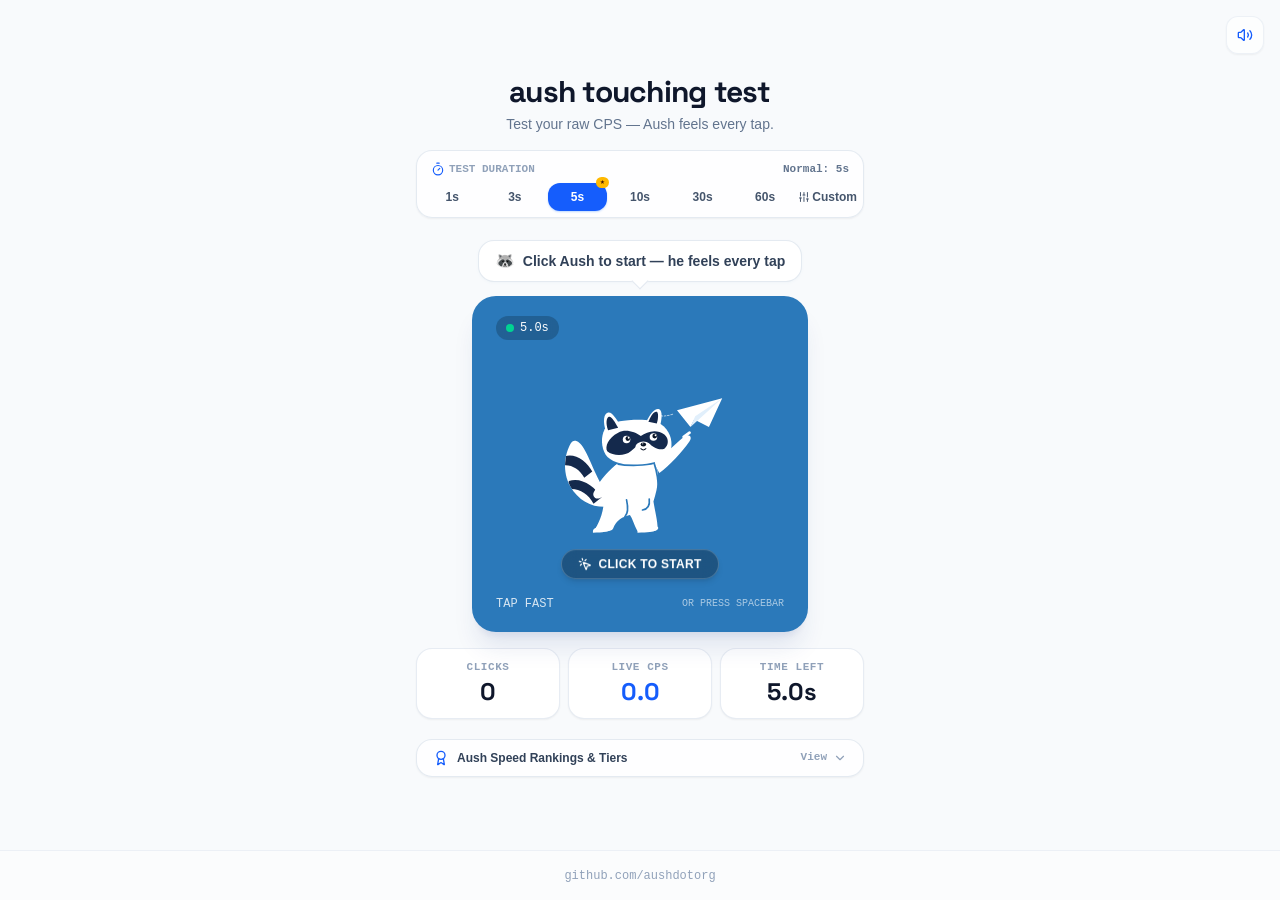
==== commit de594c9d: "Update index.html" ====
--- a/index.html
+++ b/index.html
@@ -10,12 +10,12 @@
     <meta property="og:type" content="website" />
     <meta name="twitter:card" content="summary_large_image" />
     <!--- <link rel="icon" type="image/svg+xml" href="/favicon.svg" /> --->
-    <link rel="icon" type="image" href="/assets/icon-B7X0W3e5.ico" />
+    <link rel="icon" type="image" href="/assets/icon.ico" />
     <link rel="preconnect" href="https://fonts.googleapis.com">
     <link rel="preconnect" href="https://fonts.gstatic.com" crossorigin>
     <link href="https://fonts.googleapis.com/css2?family=Plus+Jakarta+Sans:wght@400;500;600;700;800&family=Space+Grotesk:wght@500;700&display=swap" rel="stylesheet">
-    <script type="module" crossorigin src="/assets/index-BzdcyiK_.js"></script>
-    <link rel="stylesheet" crossorigin href="/assets/index-CYQJNirB.css">
+    <script type="module" crossorigin src="/assets/index-D05J1c_V.js"></script>
+    <link rel="stylesheet" crossorigin href="/assets/index-DwqJSjlF.css">
   </head>
   <body>
     <div id="root"></div>
--- a/assets/index-DwqJSjlF.css
+++ b/assets/index-DwqJSjlF.css
@@ -0,0 +1,2 @@
+/*! tailwindcss v4.3.3 | MIT License | https://tailwindcss.com */
+@layer properties{@supports (((-webkit-hyphens:none)) and (not (margin-trim:inline))) or ((-moz-orient:inline) and (not (color:rgb(from red r g b)))){*,:before,:after,::backdrop{--tw-translate-x:0;--tw-translate-y:0;--tw-translate-z:0;--tw-rotate-x:initial;--tw-rotate-y:initial;--tw-rotate-z:initial;--tw-skew-x:initial;--tw-skew-y:initial;--tw-space-y-reverse:0;--tw-border-style:solid;--tw-gradient-position:initial;--tw-gradient-from:#0000;--tw-gradient-via:#0000;--tw-gradient-to:#0000;--tw-gradient-stops:initial;--tw-gradient-via-stops:initial;--tw-gradient-from-position:0%;--tw-gradient-via-position:50%;--tw-gradient-to-position:100%;--tw-font-weight:initial;--tw-tracking:initial;--tw-shadow:0 0 #0000;--tw-shadow-color:initial;--tw-shadow-alpha:100%;--tw-inset-shadow:0 0 #0000;--tw-inset-shadow-color:initial;--tw-inset-shadow-alpha:100%;--tw-ring-color:initial;--tw-ring-shadow:0 0 #0000;--tw-inset-ring-color:initial;--tw-inset-ring-shadow:0 0 #0000;--tw-ring-inset:initial;--tw-ring-offset-width:0px;--tw-ring-offset-color:#fff;--tw-ring-offset-shadow:0 0 #0000;--tw-blur:initial;--tw-brightness:initial;--tw-contrast:initial;--tw-grayscale:initial;--tw-hue-rotate:initial;--tw-invert:initial;--tw-opacity:initial;--tw-saturate:initial;--tw-sepia:initial;--tw-drop-shadow:initial;--tw-drop-shadow-color:initial;--tw-drop-shadow-alpha:100%;--tw-drop-shadow-size:initial;--tw-backdrop-blur:initial;--tw-backdrop-brightness:initial;--tw-backdrop-contrast:initial;--tw-backdrop-grayscale:initial;--tw-backdrop-hue-rotate:initial;--tw-backdrop-invert:initial;--tw-backdrop-opacity:initial;--tw-backdrop-saturate:initial;--tw-backdrop-sepia:initial;--tw-duration:initial;--tw-ease:initial;--tw-scale-x:1;--tw-scale-y:1;--tw-scale-z:1}}}@layer theme{:root,:host{--font-sans:-apple-system, BlinkMacSystemFont, "Segoe UI", Roboto, "Helvetica Neue", "Noto Sans", Arial, sans-serif, "Apple Color Emoji", "Segoe UI Emoji", "Segoe UI Symbol", "Noto Color Emoji";--font-mono:ui-monospace, SFMono-Regular, Menlo, Monaco, Consolas, "Liberation Mono", "Courier New", monospace;--color-orange-400:oklch(75% .183 55.934);--color-orange-500:oklch(70.5% .213 47.604);--color-amber-50:oklch(98.7% .022 95.277);--color-amber-200:oklch(92.4% .12 95.746);--color-amber-300:oklch(87.9% .169 91.605);--color-amber-400:oklch(82.8% .189 84.429);--color-amber-500:oklch(76.9% .188 70.08);--color-amber-600:oklch(66.6% .179 58.318);--color-amber-700:oklch(55.5% .163 48.998);--color-amber-950:oklch(27.9% .077 45.635);--color-yellow-300:oklch(90.5% .182 98.111);--color-emerald-50:oklch(97.9% .021 166.113);--color-emerald-200:oklch(90.5% .093 164.15);--color-emerald-400:oklch(76.5% .177 163.223);--color-emerald-500:oklch(69.6% .17 162.48);--color-emerald-700:oklch(50.8% .118 165.612);--color-sky-200:oklch(90.1% .058 230.902);--color-sky-300:oklch(82.8% .111 230.318);--color-sky-400:oklch(74.6% .16 232.661);--color-blue-50:oklch(97% .014 254.604);--color-blue-100:oklch(93.2% .032 255.585);--color-blue-200:oklch(88.2% .059 254.128);--color-blue-400:oklch(70.7% .165 254.624);--color-blue-500:oklch(62.3% .214 259.815);--color-blue-600:oklch(54.6% .245 262.881);--color-blue-700:oklch(48.8% .243 264.376);--color-blue-900:oklch(37.9% .146 265.522);--color-indigo-50:oklch(96.2% .018 272.314);--color-indigo-200:oklch(87% .065 274.039);--color-indigo-700:oklch(45.7% .24 277.023);--color-purple-50:oklch(97.7% .014 308.299);--color-purple-200:oklch(90.2% .063 306.703);--color-purple-500:oklch(62.7% .265 303.9);--color-purple-700:oklch(49.6% .265 301.924);--color-rose-50:oklch(96.9% .015 12.422);--color-rose-200:oklch(89.2% .058 10.001);--color-rose-300:oklch(81% .117 11.638);--color-rose-400:oklch(71.2% .194 13.428);--color-rose-500:oklch(64.5% .246 16.439);--color-rose-600:oklch(58.6% .253 17.585);--color-rose-700:oklch(51.4% .222 16.935);--color-slate-50:oklch(98.4% .003 247.858);--color-slate-100:oklch(96.8% .007 247.896);--color-slate-200:oklch(92.9% .013 255.508);--color-slate-300:oklch(86.9% .022 252.894);--color-slate-400:oklch(70.4% .04 256.788);--color-slate-500:oklch(55.4% .046 257.417);--color-slate-600:oklch(44.6% .043 257.281);--color-slate-700:oklch(37.2% .044 257.287);--color-slate-800:oklch(27.9% .041 260.031);--color-slate-900:oklch(20.8% .042 265.755);--color-black:#000;--color-white:#fff;--spacing:.25rem;--container-xs:20rem;--container-sm:24rem;--container-md:28rem;--container-2xl:42rem;--text-xs:.75rem;--text-xs--line-height:calc(1 / .75);--text-sm:.875rem;--text-sm--line-height:calc(1.25 / .875);--text-base:1rem;--text-base--line-height:calc(1.5 / 1);--text-lg:1.125rem;--text-lg--line-height:calc(1.75 / 1.125);--text-xl:1.25rem;--text-xl--line-height:calc(1.75 / 1.25);--text-2xl:1.5rem;--text-2xl--line-height:calc(2 / 1.5);--text-3xl:1.875rem;--text-3xl--line-height:calc(2.25 / 1.875);--text-4xl:2.25rem;--text-4xl--line-height:calc(2.5 / 2.25);--text-5xl:3rem;--text-5xl--line-height:1;--font-weight-medium:500;--font-weight-semibold:600;--font-weight-bold:700;--font-weight-extrabold:800;--font-weight-black:900;--tracking-tight:-.025em;--tracking-wide:.025em;--tracking-wider:.05em;--radius-lg:.5rem;--radius-xl:.75rem;--radius-2xl:1rem;--radius-3xl:1.5rem;--drop-shadow-sm:0 1px 2px #00000026;--ease-out:cubic-bezier(0, 0, .2, 1);--ease-in-out:cubic-bezier(.4, 0, .2, 1);--animate-pulse:pulse 2s cubic-bezier(.4, 0, .6, 1) infinite;--animate-bounce:bounce 1s infinite;--blur-xs:4px;--blur-sm:8px;--default-transition-duration:.15s;--default-transition-timing-function:cubic-bezier(.4, 0, .2, 1);--default-font-family:var(--font-sans);--default-mono-font-family:var(--font-mono)}}@layer base{*,:after,:before,::backdrop{box-sizing:border-box;border:0 solid;margin:0;padding:0}::file-selector-button{box-sizing:border-box;border:0 solid;margin:0;padding:0}html,:host{-webkit-text-size-adjust:100%;tab-size:4;line-height:1.5;font-family:var(--default-font-family,-apple-system, BlinkMacSystemFont, "Segoe UI", Roboto, "Helvetica Neue", "Noto Sans", Arial, sans-serif, "Apple Color Emoji", "Segoe UI Emoji", "Segoe UI Symbol", "Noto Color Emoji");font-feature-settings:var(--default-font-feature-settings,normal);font-variation-settings:var(--default-font-variation-settings,normal);-webkit-tap-highlight-color:transparent}hr{height:0;color:inherit;border-top-width:1px}abbr:where([title]){-webkit-text-decoration:underline dotted;text-decoration:underline dotted}h1,h2,h3,h4,h5,h6{font-size:inherit;font-weight:inherit}a{color:inherit;-webkit-text-decoration:inherit;-webkit-text-decoration:inherit;-webkit-text-decoration:inherit;-webkit-text-decoration:inherit;text-decoration:inherit}b,strong{font-weight:bolder}code,kbd,samp,pre{font-family:var(--default-mono-font-family,ui-monospace, SFMono-Regular, Menlo, Monaco, Consolas, "Liberation Mono", "Courier New", monospace);font-feature-settings:var(--default-mono-font-feature-settings,normal);font-variation-settings:var(--default-mono-font-variation-settings,normal);font-size:1em}small{font-size:80%}sub,sup{vertical-align:baseline;font-size:75%;line-height:0;position:relative}sub{bottom:-.25em}sup{top:-.5em}table{text-indent:0;border-color:inherit;border-collapse:collapse}:-moz-focusring:where(:not(iframe)){outline:auto}progress{vertical-align:baseline}summary{display:list-item}ol,ul,menu{list-style:none}img,svg,video,canvas,audio,iframe,embed,object{vertical-align:middle;display:block}img,video{max-width:100%;height:auto}button,input,select,optgroup,textarea{font:inherit;font-feature-settings:inherit;font-variation-settings:inherit;letter-spacing:inherit;color:inherit;opacity:1;background-color:#0000;border-radius:0}::file-selector-button{font:inherit;font-feature-settings:inherit;font-variation-settings:inherit;letter-spacing:inherit;color:inherit;opacity:1;background-color:#0000;border-radius:0}:where(select:is([multiple],[size])) optgroup{font-weight:bolder}:where(select:is([multiple],[size])) optgroup option{padding-inline-start:20px}::file-selector-button{margin-inline-end:4px}::placeholder{opacity:1}@supports (not ((-webkit-appearance:-apple-pay-button))) or (contain-intrinsic-size:1px){::placeholder{color:currentColor}@supports (color:color-mix(in lab, red, red)){::placeholder{color:color-mix(in oklab, currentcolor 50%, transparent)}}}textarea{resize:vertical}::-webkit-search-decoration{-webkit-appearance:none}::-webkit-date-and-time-value{min-height:1lh;text-align:inherit}::-webkit-datetime-edit{display:inline-flex}::-webkit-datetime-edit-fields-wrapper{padding:0}::-webkit-datetime-edit{padding-block:0}::-webkit-datetime-edit-year-field{padding-block:0}::-webkit-datetime-edit-month-field{padding-block:0}::-webkit-datetime-edit-day-field{padding-block:0}::-webkit-datetime-edit-hour-field{padding-block:0}::-webkit-datetime-edit-minute-field{padding-block:0}::-webkit-datetime-edit-second-field{padding-block:0}::-webkit-datetime-edit-millisecond-field{padding-block:0}::-webkit-datetime-edit-meridiem-field{padding-block:0}::-webkit-calendar-picker-indicator{line-height:1}:-moz-ui-invalid{box-shadow:none}button,input:where([type=button],[type=reset],[type=submit]){appearance:button}::file-selector-button{appearance:button}::-webkit-inner-spin-button{height:auto}::-webkit-outer-spin-button{height:auto}[hidden]:where(:not([hidden=until-found])){display:none!important}body{color:#0f172a;background-color:#f8fafc;font-family:Plus Jakarta Sans,system-ui,-apple-system,BlinkMacSystemFont,Segoe UI,Roboto,sans-serif;overflow-x:hidden}h1,h2,h3,.font-display{font-family:Space Grotesk,Plus Jakarta Sans,sans-serif}}@layer components;@layer utilities{.pointer-events-none{pointer-events:none}.absolute{position:absolute}.fixed{position:fixed}.relative{position:relative}.inset-0{inset:0}.-top-1\.5{top:calc(var(--spacing) * -1.5)}.-top-3{top:calc(var(--spacing) * -3)}.top-1\/2{top:50%}.top-4{top:calc(var(--spacing) * 4)}.-right-0\.5{right:calc(var(--spacing) * -.5)}.right-4{right:calc(var(--spacing) * 4)}.-bottom-1\.5{bottom:calc(var(--spacing) * -1.5)}.-left-12{left:calc(var(--spacing) * -12)}.left-1\/2{left:50%}.z-0{z-index:0}.z-10{z-index:10}.z-20{z-index:20}.z-30{z-index:30}.mx-auto{margin-inline:auto}.my-1{margin-block:var(--spacing)}.-mt-1{margin-top:calc(var(--spacing) * -1)}.mt-0\.5{margin-top:calc(var(--spacing) * .5)}.mt-1{margin-top:var(--spacing)}.mt-2{margin-top:calc(var(--spacing) * 2)}.mt-3{margin-top:calc(var(--spacing) * 3)}.mt-4{margin-top:calc(var(--spacing) * 4)}.mt-5{margin-top:calc(var(--spacing) * 5)}.mr-2{margin-right:calc(var(--spacing) * 2)}.mb-1{margin-bottom:var(--spacing)}.mb-1\.5{margin-bottom:calc(var(--spacing) * 1.5)}.mb-3{margin-bottom:calc(var(--spacing) * 3)}.mb-4{margin-bottom:calc(var(--spacing) * 4)}.mb-5{margin-bottom:calc(var(--spacing) * 5)}.flex{display:flex}.grid{display:grid}.hidden{display:none}.inline-flex{display:inline-flex}.h-1\.5{height:calc(var(--spacing) * 1.5)}.h-2{height:calc(var(--spacing) * 2)}.h-2\.5{height:calc(var(--spacing) * 2.5)}.h-3{height:calc(var(--spacing) * 3)}.h-3\.5{height:calc(var(--spacing) * 3.5)}.h-4{height:calc(var(--spacing) * 4)}.h-9{height:calc(var(--spacing) * 9)}.h-28{height:calc(var(--spacing) * 28)}.h-72{height:calc(var(--spacing) * 72)}.h-full{height:100%}.min-h-\[46px\]{min-height:46px}.min-h-screen{min-height:100vh}.w-1\.5{width:calc(var(--spacing) * 1.5)}.w-2{width:calc(var(--spacing) * 2)}.w-2\.5{width:calc(var(--spacing) * 2.5)}.w-3{width:calc(var(--spacing) * 3)}.w-3\.5{width:calc(var(--spacing) * 3.5)}.w-4{width:calc(var(--spacing) * 4)}.w-16{width:calc(var(--spacing) * 16)}.w-28{width:calc(var(--spacing) * 28)}.w-72{width:calc(var(--spacing) * 72)}.w-full{width:100%}.max-w-2xl{max-width:var(--container-2xl)}.max-w-md{max-width:var(--container-md)}.max-w-sm{max-width:var(--container-sm)}.max-w-xs{max-width:var(--container-xs)}.min-w-0{min-width:0}.flex-1{flex:1}.shrink-0{flex-shrink:0}.-translate-x-1\/2{--tw-translate-x:calc(calc(1 / 2 * 100%) * -1);translate:var(--tw-translate-x) var(--tw-translate-y)}.-translate-y-1\/2{--tw-translate-y:calc(calc(1 / 2 * 100%) * -1);translate:var(--tw-translate-x) var(--tw-translate-y)}.rotate-45{rotate:45deg}.transform{transform:var(--tw-rotate-x,) var(--tw-rotate-y,) var(--tw-rotate-z,) var(--tw-skew-x,) var(--tw-skew-y,)}.animate-bounce{animation:var(--animate-bounce)}.animate-pulse{animation:var(--animate-pulse)}.cursor-pointer{cursor:pointer}.touch-manipulation{touch-action:manipulation}.grid-cols-1{grid-template-columns:repeat(1,minmax(0,1fr))}.grid-cols-2{grid-template-columns:repeat(2,minmax(0,1fr))}.grid-cols-3{grid-template-columns:repeat(3,minmax(0,1fr))}.grid-cols-4{grid-template-columns:repeat(4,minmax(0,1fr))}.grid-cols-7{grid-template-columns:repeat(7,minmax(0,1fr))}.flex-col{flex-direction:column}.items-baseline{align-items:baseline}.items-center{align-items:center}.justify-between{justify-content:space-between}.justify-center{justify-content:center}.justify-end{justify-content:flex-end}.gap-0\.5{gap:calc(var(--spacing) * .5)}.gap-1{gap:var(--spacing)}.gap-1\.5{gap:calc(var(--spacing) * 1.5)}.gap-2{gap:calc(var(--spacing) * 2)}.gap-2\.5{gap:calc(var(--spacing) * 2.5)}:where(.space-y-2>:not(:last-child)){--tw-space-y-reverse:0;margin-block-start:calc(calc(var(--spacing) * 2) * var(--tw-space-y-reverse));margin-block-end:calc(calc(var(--spacing) * 2) * calc(1 - var(--tw-space-y-reverse)))}:where(.space-y-3>:not(:last-child)){--tw-space-y-reverse:0;margin-block-start:calc(calc(var(--spacing) * 3) * var(--tw-space-y-reverse));margin-block-end:calc(calc(var(--spacing) * 3) * calc(1 - var(--tw-space-y-reverse)))}.truncate{text-overflow:ellipsis;white-space:nowrap;overflow:hidden}.overflow-hidden{overflow:hidden}.overflow-visible{overflow:visible}.overflow-x-hidden{overflow-x:hidden}.rounded{border-radius:.25rem}.rounded-2xl{border-radius:var(--radius-2xl)}.rounded-3xl{border-radius:var(--radius-3xl)}.rounded-full{border-radius:2147483647px}.rounded-lg{border-radius:var(--radius-lg)}.rounded-xl{border-radius:var(--radius-xl)}.border{border-style:var(--tw-border-style);border-width:1px}.border-t{border-top-style:var(--tw-border-style);border-top-width:1px}.border-r{border-right-style:var(--tw-border-style);border-right-width:1px}.border-b{border-bottom-style:var(--tw-border-style);border-bottom-width:1px}.border-amber-200{border-color:var(--color-amber-200)}.border-blue-200{border-color:var(--color-blue-200)}.border-emerald-200{border-color:var(--color-emerald-200)}.border-emerald-400\/40{border-color:#00d29466}@supports (color:color-mix(in lab, red, red)){.border-emerald-400\/40{border-color:color-mix(in oklab, var(--color-emerald-400) 40%, transparent)}}.border-indigo-200{border-color:var(--color-indigo-200)}.border-purple-200{border-color:var(--color-purple-200)}.border-rose-200{border-color:var(--color-rose-200)}.border-rose-400\/40{border-color:#ff667f66}@supports (color:color-mix(in lab, red, red)){.border-rose-400\/40{border-color:color-mix(in oklab, var(--color-rose-400) 40%, transparent)}}.border-slate-100{border-color:var(--color-slate-100)}.border-slate-200{border-color:var(--color-slate-200)}.border-slate-200\/60{border-color:#e2e8f099}@supports (color:color-mix(in lab, red, red)){.border-slate-200\/60{border-color:color-mix(in oklab, var(--color-slate-200) 60%, transparent)}}.border-slate-200\/80{border-color:#e2e8f0cc}@supports (color:color-mix(in lab, red, red)){.border-slate-200\/80{border-color:color-mix(in oklab, var(--color-slate-200) 80%, transparent)}}.border-slate-200\/90{border-color:#e2e8f0e6}@supports (color:color-mix(in lab, red, red)){.border-slate-200\/90{border-color:color-mix(in oklab, var(--color-slate-200) 90%, transparent)}}.border-slate-300{border-color:var(--color-slate-300)}.border-slate-900{border-color:var(--color-slate-900)}.border-white\/15{border-color:#ffffff26}@supports (color:color-mix(in lab, red, red)){.border-white\/15{border-color:color-mix(in oklab, var(--color-white) 15%, transparent)}}.border-white\/20{border-color:#fff3}@supports (color:color-mix(in lab, red, red)){.border-white\/20{border-color:color-mix(in oklab, var(--color-white) 20%, transparent)}}.bg-\[\#2B79BA\]{background-color:#2b79ba}.bg-\[\#F8FAFC\]{background-color:#f8fafc}.bg-amber-50{background-color:var(--color-amber-50)}.bg-amber-400{background-color:var(--color-amber-400)}.bg-amber-500{background-color:var(--color-amber-500)}.bg-black\/20{background-color:#0003}@supports (color:color-mix(in lab, red, red)){.bg-black\/20{background-color:color-mix(in oklab, var(--color-black) 20%, transparent)}}.bg-black\/25{background-color:#00000040}@supports (color:color-mix(in lab, red, red)){.bg-black\/25{background-color:color-mix(in oklab, var(--color-black) 25%, transparent)}}.bg-black\/30{background-color:#0000004d}@supports (color:color-mix(in lab, red, red)){.bg-black\/30{background-color:color-mix(in oklab, var(--color-black) 30%, transparent)}}.bg-blue-50{background-color:var(--color-blue-50)}.bg-blue-500{background-color:var(--color-blue-500)}.bg-blue-600{background-color:var(--color-blue-600)}.bg-emerald-50{background-color:var(--color-emerald-50)}.bg-emerald-400{background-color:var(--color-emerald-400)}.bg-emerald-500{background-color:var(--color-emerald-500)}.bg-emerald-500\/35{background-color:#00bb7f59}@supports (color:color-mix(in lab, red, red)){.bg-emerald-500\/35{background-color:color-mix(in oklab, var(--color-emerald-500) 35%, transparent)}}.bg-indigo-50{background-color:var(--color-indigo-50)}.bg-purple-50{background-color:var(--color-purple-50)}.bg-rose-50{background-color:var(--color-rose-50)}.bg-rose-400{background-color:var(--color-rose-400)}.bg-rose-500{background-color:var(--color-rose-500)}.bg-rose-500\/35{background-color:#ff235759}@supports (color:color-mix(in lab, red, red)){.bg-rose-500\/35{background-color:color-mix(in oklab, var(--color-rose-500) 35%, transparent)}}.bg-slate-50{background-color:var(--color-slate-50)}.bg-slate-100{background-color:var(--color-slate-100)}.bg-slate-200{background-color:var(--color-slate-200)}.bg-slate-400{background-color:var(--color-slate-400)}.bg-slate-800{background-color:var(--color-slate-800)}.bg-slate-900{background-color:var(--color-slate-900)}.bg-white{background-color:var(--color-white)}.bg-white\/10{background-color:#ffffff1a}@supports (color:color-mix(in lab, red, red)){.bg-white\/10{background-color:color-mix(in oklab, var(--color-white) 10%, transparent)}}.bg-white\/40{background-color:#fff6}@supports (color:color-mix(in lab, red, red)){.bg-white\/40{background-color:color-mix(in oklab, var(--color-white) 40%, transparent)}}.bg-white\/70{background-color:#ffffffb3}@supports (color:color-mix(in lab, red, red)){.bg-white\/70{background-color:color-mix(in oklab, var(--color-white) 70%, transparent)}}.bg-white\/80{background-color:#fffc}@supports (color:color-mix(in lab, red, red)){.bg-white\/80{background-color:color-mix(in oklab, var(--color-white) 80%, transparent)}}.bg-gradient-to-r{--tw-gradient-position:to right in oklab;background-image:linear-gradient(var(--tw-gradient-stops))}.bg-gradient-to-tr{--tw-gradient-position:to top right in oklab;background-image:linear-gradient(var(--tw-gradient-stops))}.bg-radial{--tw-gradient-position:in oklab;background-image:radial-gradient(var(--tw-gradient-stops))}.from-amber-500{--tw-gradient-from:var(--color-amber-500);--tw-gradient-stops:var(--tw-gradient-via-stops,var(--tw-gradient-position), var(--tw-gradient-from) var(--tw-gradient-from-position), var(--tw-gradient-to) var(--tw-gradient-to-position))}.from-amber-500\/15{--tw-gradient-from:#f99c0026}@supports (color:color-mix(in lab, red, red)){.from-amber-500\/15{--tw-gradient-from:color-mix(in oklab, var(--color-amber-500) 15%, transparent)}}.from-amber-500\/15{--tw-gradient-stops:var(--tw-gradient-via-stops,var(--tw-gradient-position), var(--tw-gradient-from) var(--tw-gradient-from-position), var(--tw-gradient-to) var(--tw-gradient-to-position))}.from-rose-500\/20{--tw-gradient-from:#ff235733}@supports (color:color-mix(in lab, red, red)){.from-rose-500\/20{--tw-gradient-from:color-mix(in oklab, var(--color-rose-500) 20%, transparent)}}.from-rose-500\/20{--tw-gradient-stops:var(--tw-gradient-via-stops,var(--tw-gradient-position), var(--tw-gradient-from) var(--tw-gradient-from-position), var(--tw-gradient-to) var(--tw-gradient-to-position))}.from-white\/10{--tw-gradient-from:#ffffff1a}@supports (color:color-mix(in lab, red, red)){.from-white\/10{--tw-gradient-from:color-mix(in oklab, var(--color-white) 10%, transparent)}}.from-white\/10{--tw-gradient-stops:var(--tw-gradient-via-stops,var(--tw-gradient-position), var(--tw-gradient-from) var(--tw-gradient-from-position), var(--tw-gradient-to) var(--tw-gradient-to-position))}.via-orange-400\/10{--tw-gradient-via:#ff8b1a1a}@supports (color:color-mix(in lab, red, red)){.via-orange-400\/10{--tw-gradient-via:color-mix(in oklab, var(--color-orange-400) 10%, transparent)}}.via-orange-400\/10{--tw-gradient-via-stops:var(--tw-gradient-position), var(--tw-gradient-from) var(--tw-gradient-from-position), var(--tw-gradient-via) var(--tw-gradient-via-position), var(--tw-gradient-to) var(--tw-gradient-to-position);--tw-gradient-stops:var(--tw-gradient-via-stops)}.via-purple-500\/10{--tw-gradient-via:#ac4bff1a}@supports (color:color-mix(in lab, red, red)){.via-purple-500\/10{--tw-gradient-via:color-mix(in oklab, var(--color-purple-500) 10%, transparent)}}.via-purple-500\/10{--tw-gradient-via-stops:var(--tw-gradient-position), var(--tw-gradient-from) var(--tw-gradient-from-position), var(--tw-gradient-via) var(--tw-gradient-via-position), var(--tw-gradient-to) var(--tw-gradient-to-position);--tw-gradient-stops:var(--tw-gradient-via-stops)}.to-orange-500{--tw-gradient-to:var(--color-orange-500);--tw-gradient-stops:var(--tw-gradient-via-stops,var(--tw-gradient-position), var(--tw-gradient-from) var(--tw-gradient-from-position), var(--tw-gradient-to) var(--tw-gradient-to-position))}.to-transparent{--tw-gradient-to:transparent;--tw-gradient-stops:var(--tw-gradient-via-stops,var(--tw-gradient-position), var(--tw-gradient-from) var(--tw-gradient-from-position), var(--tw-gradient-to) var(--tw-gradient-to-position))}.stroke-\[2\.5\]{stroke-width:2.5px}.stroke-\[2\]{stroke-width:2px}.p-1\.5{padding:calc(var(--spacing) * 1.5)}.p-2{padding:calc(var(--spacing) * 2)}.p-2\.5{padding:calc(var(--spacing) * 2.5)}.p-3{padding:calc(var(--spacing) * 3)}.p-3\.5{padding:calc(var(--spacing) * 3.5)}.p-4{padding:calc(var(--spacing) * 4)}.p-5{padding:calc(var(--spacing) * 5)}.px-1{padding-inline:var(--spacing)}.px-1\.5{padding-inline:calc(var(--spacing) * 1.5)}.px-2{padding-inline:calc(var(--spacing) * 2)}.px-2\.5{padding-inline:calc(var(--spacing) * 2.5)}.px-3{padding-inline:calc(var(--spacing) * 3)}.px-3\.5{padding-inline:calc(var(--spacing) * 3.5)}.px-4{padding-inline:calc(var(--spacing) * 4)}.py-0\.5{padding-block:calc(var(--spacing) * .5)}.py-1{padding-block:var(--spacing)}.py-1\.5{padding-block:calc(var(--spacing) * 1.5)}.py-2{padding-block:calc(var(--spacing) * 2)}.py-2\.5{padding-block:calc(var(--spacing) * 2.5)}.py-3{padding-block:calc(var(--spacing) * 3)}.py-4{padding-block:calc(var(--spacing) * 4)}.pt-1{padding-top:var(--spacing)}.pt-2{padding-top:calc(var(--spacing) * 2)}.pt-3{padding-top:calc(var(--spacing) * 3)}.pb-1{padding-bottom:var(--spacing)}.pb-1\.5{padding-bottom:calc(var(--spacing) * 1.5)}.pb-2{padding-bottom:calc(var(--spacing) * 2)}.pb-3{padding-bottom:calc(var(--spacing) * 3)}.text-center{text-align:center}.text-left{text-align:left}.text-right{text-align:right}.font-mono{font-family:var(--font-mono)}.font-sans{font-family:var(--font-sans)}.text-2xl{font-size:var(--text-2xl);line-height:var(--tw-leading,var(--text-2xl--line-height))}.text-4xl{font-size:var(--text-4xl);line-height:var(--tw-leading,var(--text-4xl--line-height))}.text-base{font-size:var(--text-base);line-height:var(--tw-leading,var(--text-base--line-height))}.text-lg{font-size:var(--text-lg);line-height:var(--tw-leading,var(--text-lg--line-height))}.text-sm{font-size:var(--text-sm);line-height:var(--tw-leading,var(--text-sm--line-height))}.text-xl{font-size:var(--text-xl);line-height:var(--tw-leading,var(--text-xl--line-height))}.text-xs{font-size:var(--text-xs);line-height:var(--tw-leading,var(--text-xs--line-height))}.text-\[8px\]{font-size:8px}.text-\[9px\]{font-size:9px}.text-\[10px\]{font-size:10px}.text-\[11px\]{font-size:11px}.font-black{--tw-font-weight:var(--font-weight-black);font-weight:var(--font-weight-black)}.font-bold{--tw-font-weight:var(--font-weight-bold);font-weight:var(--font-weight-bold)}.font-extrabold{--tw-font-weight:var(--font-weight-extrabold);font-weight:var(--font-weight-extrabold)}.font-medium{--tw-font-weight:var(--font-weight-medium);font-weight:var(--font-weight-medium)}.font-semibold{--tw-font-weight:var(--font-weight-semibold);font-weight:var(--font-weight-semibold)}.tracking-tight{--tw-tracking:var(--tracking-tight);letter-spacing:var(--tracking-tight)}.tracking-wide{--tw-tracking:var(--tracking-wide);letter-spacing:var(--tracking-wide)}.tracking-wider{--tw-tracking:var(--tracking-wider);letter-spacing:var(--tracking-wider)}.text-amber-300{color:var(--color-amber-300)}.text-amber-500{color:var(--color-amber-500)}.text-amber-600{color:var(--color-amber-600)}.text-amber-700{color:var(--color-amber-700)}.text-amber-950{color:var(--color-amber-950)}.text-blue-500{color:var(--color-blue-500)}.text-blue-600{color:var(--color-blue-600)}.text-blue-700{color:var(--color-blue-700)}.text-emerald-200{color:var(--color-emerald-200)}.text-emerald-700{color:var(--color-emerald-700)}.text-indigo-700{color:var(--color-indigo-700)}.text-purple-500{color:var(--color-purple-500)}.text-purple-700{color:var(--color-purple-700)}.text-rose-200{color:var(--color-rose-200)}.text-rose-300{color:var(--color-rose-300)}.text-rose-500{color:var(--color-rose-500)}.text-rose-600{color:var(--color-rose-600)}.text-rose-700{color:var(--color-rose-700)}.text-sky-200{color:var(--color-sky-200)}.text-sky-400{color:var(--color-sky-400)}.text-slate-400{color:var(--color-slate-400)}.text-slate-500{color:var(--color-slate-500)}.text-slate-600{color:var(--color-slate-600)}.text-slate-700{color:var(--color-slate-700)}.text-slate-800{color:var(--color-slate-800)}.text-slate-900{color:var(--color-slate-900)}.text-white{color:var(--color-white)}.text-white\/60{color:#fff9}@supports (color:color-mix(in lab, red, red)){.text-white\/60{color:color-mix(in oklab, var(--color-white) 60%, transparent)}}.text-white\/80{color:#fffc}@supports (color:color-mix(in lab, red, red)){.text-white\/80{color:color-mix(in oklab, var(--color-white) 80%, transparent)}}.text-yellow-300{color:var(--color-yellow-300)}.lowercase{text-transform:lowercase}.uppercase{text-transform:uppercase}.italic{font-style:italic}.opacity-0{opacity:0}.shadow-2xl{--tw-shadow:0 25px 50px -12px var(--tw-shadow-color,#00000040);box-shadow:var(--tw-inset-shadow), var(--tw-inset-ring-shadow), var(--tw-ring-offset-shadow), var(--tw-ring-shadow), var(--tw-shadow)}.shadow-lg{--tw-shadow:0 10px 15px -3px var(--tw-shadow-color,#0000001a), 0 4px 6px -4px var(--tw-shadow-color,#0000001a);box-shadow:var(--tw-inset-shadow), var(--tw-inset-ring-shadow), var(--tw-ring-offset-shadow), var(--tw-ring-shadow), var(--tw-shadow)}.shadow-md{--tw-shadow:0 4px 6px -1px var(--tw-shadow-color,#0000001a), 0 2px 4px -2px var(--tw-shadow-color,#0000001a);box-shadow:var(--tw-inset-shadow), var(--tw-inset-ring-shadow), var(--tw-ring-offset-shadow), var(--tw-ring-shadow), var(--tw-shadow)}.shadow-sm{--tw-shadow:0 1px 3px 0 var(--tw-shadow-color,#0000001a), 0 1px 2px -1px var(--tw-shadow-color,#0000001a);box-shadow:var(--tw-inset-shadow), var(--tw-inset-ring-shadow), var(--tw-ring-offset-shadow), var(--tw-ring-shadow), var(--tw-shadow)}.shadow-xl{--tw-shadow:0 20px 25px -5px var(--tw-shadow-color,#0000001a), 0 8px 10px -6px var(--tw-shadow-color,#0000001a);box-shadow:var(--tw-inset-shadow), var(--tw-inset-ring-shadow), var(--tw-ring-offset-shadow), var(--tw-ring-shadow), var(--tw-shadow)}.shadow-xs{--tw-shadow:0 1px 2px 0 var(--tw-shadow-color,#0000000d);box-shadow:var(--tw-inset-shadow), var(--tw-inset-ring-shadow), var(--tw-ring-offset-shadow), var(--tw-ring-shadow), var(--tw-shadow)}.ring-2{--tw-ring-shadow:var(--tw-ring-inset,) 0 0 0 calc(2px + var(--tw-ring-offset-width)) var(--tw-ring-color,currentcolor);box-shadow:var(--tw-inset-shadow), var(--tw-inset-ring-shadow), var(--tw-ring-offset-shadow), var(--tw-ring-shadow), var(--tw-shadow)}.ring-4{--tw-ring-shadow:var(--tw-ring-inset,) 0 0 0 calc(4px + var(--tw-ring-offset-width)) var(--tw-ring-color,currentcolor);box-shadow:var(--tw-inset-shadow), var(--tw-inset-ring-shadow), var(--tw-ring-offset-shadow), var(--tw-ring-shadow), var(--tw-shadow)}.shadow-amber-500\/40{--tw-shadow-color:#f99c0066}@supports (color:color-mix(in lab, red, red)){.shadow-amber-500\/40{--tw-shadow-color:color-mix(in oklab, color-mix(in oklab, var(--color-amber-500) 40%, transparent) var(--tw-shadow-alpha), transparent)}}.shadow-blue-500\/25{--tw-shadow-color:#3080ff40}@supports (color:color-mix(in lab, red, red)){.shadow-blue-500\/25{--tw-shadow-color:color-mix(in oklab, color-mix(in oklab, var(--color-blue-500) 25%, transparent) var(--tw-shadow-alpha), transparent)}}.shadow-blue-500\/30{--tw-shadow-color:#3080ff4d}@supports (color:color-mix(in lab, red, red)){.shadow-blue-500\/30{--tw-shadow-color:color-mix(in oklab, color-mix(in oklab, var(--color-blue-500) 30%, transparent) var(--tw-shadow-alpha), transparent)}}.shadow-blue-900\/10{--tw-shadow-color:#1c398e1a}@supports (color:color-mix(in lab, red, red)){.shadow-blue-900\/10{--tw-shadow-color:color-mix(in oklab, color-mix(in oklab, var(--color-blue-900) 10%, transparent) var(--tw-shadow-alpha), transparent)}}.shadow-blue-900\/15{--tw-shadow-color:#1c398e26}@supports (color:color-mix(in lab, red, red)){.shadow-blue-900\/15{--tw-shadow-color:color-mix(in oklab, color-mix(in oklab, var(--color-blue-900) 15%, transparent) var(--tw-shadow-alpha), transparent)}}.shadow-blue-900\/20{--tw-shadow-color:#1c398e33}@supports (color:color-mix(in lab, red, red)){.shadow-blue-900\/20{--tw-shadow-color:color-mix(in oklab, color-mix(in oklab, var(--color-blue-900) 20%, transparent) var(--tw-shadow-alpha), transparent)}}.shadow-rose-500\/50{--tw-shadow-color:#ff235780}@supports (color:color-mix(in lab, red, red)){.shadow-rose-500\/50{--tw-shadow-color:color-mix(in oklab, color-mix(in oklab, var(--color-rose-500) 50%, transparent) var(--tw-shadow-alpha), transparent)}}.shadow-sky-400\/35{--tw-shadow-color:#00bcfe59}@supports (color:color-mix(in lab, red, red)){.shadow-sky-400\/35{--tw-shadow-color:color-mix(in oklab, color-mix(in oklab, var(--color-sky-400) 35%, transparent) var(--tw-shadow-alpha), transparent)}}.shadow-slate-100{--tw-shadow-color:oklch(96.8% .007 247.896)}@supports (color:color-mix(in lab, red, red)){.shadow-slate-100{--tw-shadow-color:color-mix(in oklab, var(--color-slate-100) var(--tw-shadow-alpha), transparent)}}.shadow-slate-200\/50{--tw-shadow-color:#e2e8f080}@supports (color:color-mix(in lab, red, red)){.shadow-slate-200\/50{--tw-shadow-color:color-mix(in oklab, color-mix(in oklab, var(--color-slate-200) 50%, transparent) var(--tw-shadow-alpha), transparent)}}.ring-amber-400{--tw-ring-color:var(--color-amber-400)}.ring-blue-400\/40{--tw-ring-color:#54a2ff66}@supports (color:color-mix(in lab, red, red)){.ring-blue-400\/40{--tw-ring-color:color-mix(in oklab, var(--color-blue-400) 40%, transparent)}}.ring-rose-400{--tw-ring-color:var(--color-rose-400)}.ring-sky-300{--tw-ring-color:var(--color-sky-300)}.drop-shadow-sm{--tw-drop-shadow-size:drop-shadow(0 1px 2px var(--tw-drop-shadow-color,#00000026));--tw-drop-shadow:drop-shadow(var(--drop-shadow-sm));filter:var(--tw-blur,) var(--tw-brightness,) var(--tw-contrast,) var(--tw-grayscale,) var(--tw-hue-rotate,) var(--tw-invert,) var(--tw-saturate,) var(--tw-sepia,) var(--tw-drop-shadow,)}.filter{filter:var(--tw-blur,) var(--tw-brightness,) var(--tw-contrast,) var(--tw-grayscale,) var(--tw-hue-rotate,) var(--tw-invert,) var(--tw-saturate,) var(--tw-sepia,) var(--tw-drop-shadow,)}.backdrop-blur-sm{--tw-backdrop-blur:blur(var(--blur-sm));-webkit-backdrop-filter:var(--tw-backdrop-blur,) var(--tw-backdrop-brightness,) var(--tw-backdrop-contrast,) var(--tw-backdrop-grayscale,) var(--tw-backdrop-hue-rotate,) var(--tw-backdrop-invert,) var(--tw-backdrop-opacity,) var(--tw-backdrop-saturate,) var(--tw-backdrop-sepia,);backdrop-filter:var(--tw-backdrop-blur,) var(--tw-backdrop-brightness,) var(--tw-backdrop-contrast,) var(--tw-backdrop-grayscale,) var(--tw-backdrop-hue-rotate,) var(--tw-backdrop-invert,) var(--tw-backdrop-opacity,) var(--tw-backdrop-saturate,) var(--tw-backdrop-sepia,)}.backdrop-blur-xs{--tw-backdrop-blur:blur(var(--blur-xs));-webkit-backdrop-filter:var(--tw-backdrop-blur,) var(--tw-backdrop-brightness,) var(--tw-backdrop-contrast,) var(--tw-backdrop-grayscale,) var(--tw-backdrop-hue-rotate,) var(--tw-backdrop-invert,) var(--tw-backdrop-opacity,) var(--tw-backdrop-saturate,) var(--tw-backdrop-sepia,);backdrop-filter:var(--tw-backdrop-blur,) var(--tw-backdrop-brightness,) var(--tw-backdrop-contrast,) var(--tw-backdrop-grayscale,) var(--tw-backdrop-hue-rotate,) var(--tw-backdrop-invert,) var(--tw-backdrop-opacity,) var(--tw-backdrop-saturate,) var(--tw-backdrop-sepia,)}.transition{transition-property:color,background-color,border-color,outline-color,text-decoration-color,fill,stroke,--tw-gradient-from,--tw-gradient-via,--tw-gradient-to,opacity,box-shadow,transform,translate,scale,rotate,filter,-webkit-backdrop-filter,backdrop-filter,display,content-visibility,overlay,pointer-events;transition-timing-function:var(--tw-ease,var(--default-transition-timing-function));transition-duration:var(--tw-duration,var(--default-transition-duration))}.transition-all{transition-property:all;transition-timing-function:var(--tw-ease,var(--default-transition-timing-function));transition-duration:var(--tw-duration,var(--default-transition-duration))}.transition-colors{transition-property:color,background-color,border-color,outline-color,text-decoration-color,fill,stroke,--tw-gradient-from,--tw-gradient-via,--tw-gradient-to;transition-timing-function:var(--tw-ease,var(--default-transition-timing-function));transition-duration:var(--tw-duration,var(--default-transition-duration))}.transition-opacity{transition-property:opacity;transition-timing-function:var(--tw-ease,var(--default-transition-timing-function));transition-duration:var(--tw-duration,var(--default-transition-duration))}.transition-transform{transition-property:transform,translate,scale,rotate;transition-timing-function:var(--tw-ease,var(--default-transition-timing-function));transition-duration:var(--tw-duration,var(--default-transition-duration))}.duration-75{--tw-duration:75ms;transition-duration:75ms}.duration-100{--tw-duration:.1s;transition-duration:.1s}.duration-150{--tw-duration:.15s;transition-duration:.15s}.duration-200{--tw-duration:.2s;transition-duration:.2s}.duration-300{--tw-duration:.3s;transition-duration:.3s}.ease-in-out{--tw-ease:var(--ease-in-out);transition-timing-function:var(--ease-in-out)}.ease-out{--tw-ease:var(--ease-out);transition-timing-function:var(--ease-out)}.outline-none{--tw-outline-style:none;outline-style:none}.select-none{-webkit-user-select:none;user-select:none}.selection\:bg-blue-100 ::selection{background-color:var(--color-blue-100)}.selection\:bg-blue-100::selection{background-color:var(--color-blue-100)}.selection\:text-blue-900 ::selection{color:var(--color-blue-900)}.selection\:text-blue-900::selection{color:var(--color-blue-900)}@media (hover:hover){.hover\:scale-105:hover{--tw-scale-x:105%;--tw-scale-y:105%;--tw-scale-z:105%;scale:var(--tw-scale-x) var(--tw-scale-y)}.hover\:bg-blue-700:hover{background-color:var(--color-blue-700)}.hover\:bg-slate-100:hover{background-color:var(--color-slate-100)}.hover\:bg-slate-100\/80:hover{background-color:#f1f5f9cc}@supports (color:color-mix(in lab, red, red)){.hover\:bg-slate-100\/80:hover{background-color:color-mix(in oklab, var(--color-slate-100) 80%, transparent)}}.hover\:bg-slate-900:hover{background-color:var(--color-slate-900)}.hover\:bg-white:hover{background-color:var(--color-white)}.hover\:text-slate-700:hover{color:var(--color-slate-700)}.hover\:text-slate-800:hover{color:var(--color-slate-800)}.hover\:text-slate-900:hover{color:var(--color-slate-900)}}.focus\:outline-blue-500:focus{outline-color:var(--color-blue-500)}.active\:scale-95:active{--tw-scale-x:95%;--tw-scale-y:95%;--tw-scale-z:95%;scale:var(--tw-scale-x) var(--tw-scale-y)}.active\:scale-\[0\.97\]:active{scale:.97}.active\:scale-\[0\.98\]:active{scale:.98}.active\:brightness-95:active{--tw-brightness:brightness(95%);filter:var(--tw-blur,) var(--tw-brightness,) var(--tw-contrast,) var(--tw-grayscale,) var(--tw-hue-rotate,) var(--tw-invert,) var(--tw-saturate,) var(--tw-sepia,) var(--tw-drop-shadow,)}.disabled\:cursor-not-allowed:disabled{cursor:not-allowed}.disabled\:opacity-50:disabled{opacity:.5}@media (width>=40rem){.sm\:inline{display:inline}.sm\:h-32{height:calc(var(--spacing) * 32)}.sm\:h-84{height:calc(var(--spacing) * 84)}.sm\:w-32{width:calc(var(--spacing) * 32)}.sm\:w-84{width:calc(var(--spacing) * 84)}.sm\:p-6{padding:calc(var(--spacing) * 6)}.sm\:py-6{padding-block:calc(var(--spacing) * 6)}.sm\:text-2xl{font-size:var(--text-2xl);line-height:var(--tw-leading,var(--text-2xl--line-height))}.sm\:text-3xl{font-size:var(--text-3xl);line-height:var(--tw-leading,var(--text-3xl--line-height))}.sm\:text-5xl{font-size:var(--text-5xl);line-height:var(--tw-leading,var(--text-5xl--line-height))}.sm\:text-lg{font-size:var(--text-lg);line-height:var(--tw-leading,var(--text-lg--line-height))}.sm\:text-sm{font-size:var(--text-sm);line-height:var(--tw-leading,var(--text-sm--line-height))}.sm\:text-xl{font-size:var(--text-xl);line-height:var(--tw-leading,var(--text-xl--line-height))}}}@keyframes planeFloat{0%,to{transform:translateY(0)rotate(0)}50%{transform:translateY(-8px)rotate(4deg)}}@keyframes tailWag{0%,to{transform:rotate(0)}50%{transform:rotate(18deg)}}@keyframes earTwitch{0%,90%,to{transform:rotate(0)}95%{transform:rotate(-10deg)}}@keyframes gentleBounce{0%,to{transform:translateY(0)}50%{transform:translateY(-5px)}}.animate-plane-float{animation:3s ease-in-out infinite planeFloat}.animate-tail-wag{transform-origin:0 100%;animation:1.8s ease-in-out infinite tailWag}.animate-gentle-bounce{animation:2s ease-in-out infinite gentleBounce}@property --tw-translate-x{syntax:"*";inherits:false;initial-value:0}@property --tw-translate-y{syntax:"*";inherits:false;initial-value:0}@property --tw-translate-z{syntax:"*";inherits:false;initial-value:0}@property --tw-rotate-x{syntax:"*";inherits:false}@property --tw-rotate-y{syntax:"*";inherits:false}@property --tw-rotate-z{syntax:"*";inherits:false}@property --tw-skew-x{syntax:"*";inherits:false}@property --tw-skew-y{syntax:"*";inherits:false}@property --tw-space-y-reverse{syntax:"*";inherits:false;initial-value:0}@property --tw-border-style{syntax:"*";inherits:false;initial-value:solid}@property --tw-gradient-position{syntax:"*";inherits:false}@property --tw-gradient-from{syntax:"<color>";inherits:false;initial-value:#0000}@property --tw-gradient-via{syntax:"<color>";inherits:false;initial-value:#0000}@property --tw-gradient-to{syntax:"<color>";inherits:false;initial-value:#0000}@property --tw-gradient-stops{syntax:"*";inherits:false}@property --tw-gradient-via-stops{syntax:"*";inherits:false}@property --tw-gradient-from-position{syntax:"<length-percentage>";inherits:false;initial-value:0%}@property --tw-gradient-via-position{syntax:"<length-percentage>";inherits:false;initial-value:50%}@property --tw-gradient-to-position{syntax:"<length-percentage>";inherits:false;initial-value:100%}@property --tw-font-weight{syntax:"*";inherits:false}@property --tw-tracking{syntax:"*";inherits:false}@property --tw-shadow{syntax:"*";inherits:false;initial-value:0 0 #0000}@property --tw-shadow-color{syntax:"*";inherits:false}@property --tw-shadow-alpha{syntax:"<percentage>";inherits:false;initial-value:100%}@property --tw-inset-shadow{syntax:"*";inherits:false;initial-value:0 0 #0000}@property --tw-inset-shadow-color{syntax:"*";inherits:false}@property --tw-inset-shadow-alpha{syntax:"<percentage>";inherits:false;initial-value:100%}@property --tw-ring-color{syntax:"*";inherits:false}@property --tw-ring-shadow{syntax:"*";inherits:false;initial-value:0 0 #0000}@property --tw-inset-ring-color{syntax:"*";inherits:false}@property --tw-inset-ring-shadow{syntax:"*";inherits:false;initial-value:0 0 #0000}@property --tw-ring-inset{syntax:"*";inherits:false}@property --tw-ring-offset-width{syntax:"<length>";inherits:false;initial-value:0}@property --tw-ring-offset-color{syntax:"*";inherits:false;initial-value:#fff}@property --tw-ring-offset-shadow{syntax:"*";inherits:false;initial-value:0 0 #0000}@property --tw-blur{syntax:"*";inherits:false}@property --tw-brightness{syntax:"*";inherits:false}@property --tw-contrast{syntax:"*";inherits:false}@property --tw-grayscale{syntax:"*";inherits:false}@property --tw-hue-rotate{syntax:"*";inherits:false}@property --tw-invert{syntax:"*";inherits:false}@property --tw-opacity{syntax:"*";inherits:false}@property --tw-saturate{syntax:"*";inherits:false}@property --tw-sepia{syntax:"*";inherits:false}@property --tw-drop-shadow{syntax:"*";inherits:false}@property --tw-drop-shadow-color{syntax:"*";inherits:false}@property --tw-drop-shadow-alpha{syntax:"<percentage>";inherits:false;initial-value:100%}@property --tw-drop-shadow-size{syntax:"*";inherits:false}@property --tw-backdrop-blur{syntax:"*";inherits:false}@property --tw-backdrop-brightness{syntax:"*";inherits:false}@property --tw-backdrop-contrast{syntax:"*";inherits:false}@property --tw-backdrop-grayscale{syntax:"*";inherits:false}@property --tw-backdrop-hue-rotate{syntax:"*";inherits:false}@property --tw-backdrop-invert{syntax:"*";inherits:false}@property --tw-backdrop-opacity{syntax:"*";inherits:false}@property --tw-backdrop-saturate{syntax:"*";inherits:false}@property --tw-backdrop-sepia{syntax:"*";inherits:false}@property --tw-duration{syntax:"*";inherits:false}@property --tw-ease{syntax:"*";inherits:false}@property --tw-scale-x{syntax:"*";inherits:false;initial-value:1}@property --tw-scale-y{syntax:"*";inherits:false;initial-value:1}@property --tw-scale-z{syntax:"*";inherits:false;initial-value:1}@keyframes pulse{50%{opacity:.5}}@keyframes bounce{0%,to{animation-timing-function:cubic-bezier(.8,0,1,1);transform:translateY(-25%)}50%{animation-timing-function:cubic-bezier(0,0,.2,1);transform:none}}
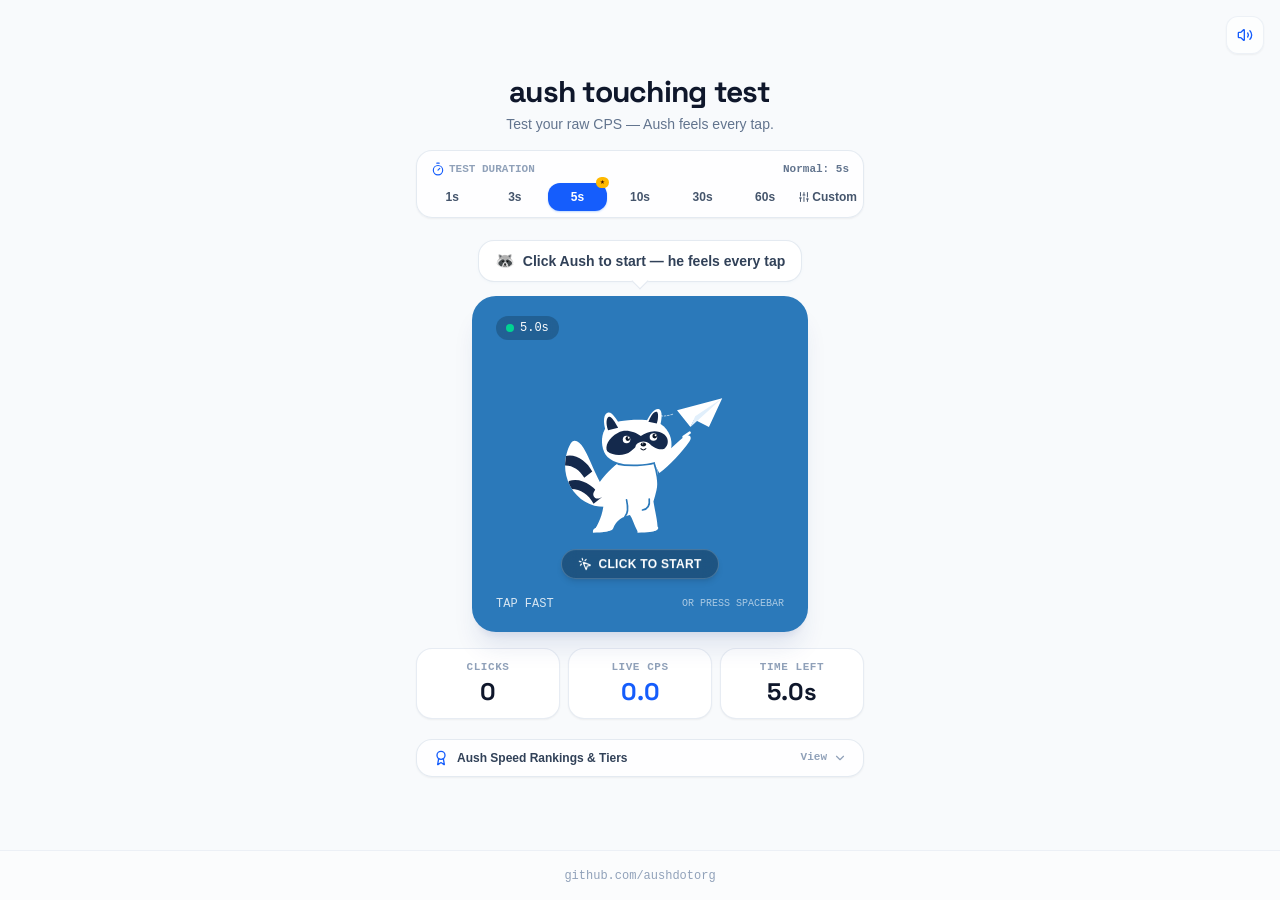
==== commit a4963e8a: "Change favicon from ICO to PNG format" ====
--- a/index.html
+++ b/index.html
@@ -10,7 +10,7 @@
     <meta property="og:type" content="website" />
     <meta name="twitter:card" content="summary_large_image" />
     <!--- <link rel="icon" type="image/svg+xml" href="/favicon.svg" /> --->
-    <link rel="icon" type="image" href="/assets/icon.ico" />
+    <link rel="icon" type="image" href="/assets/icon.png" />
     <link rel="preconnect" href="https://fonts.googleapis.com">
     <link rel="preconnect" href="https://fonts.gstatic.com" crossorigin>
     <link href="https://fonts.googleapis.com/css2?family=Plus+Jakarta+Sans:wght@400;500;600;700;800&family=Space+Grotesk:wght@500;700&display=swap" rel="stylesheet">
